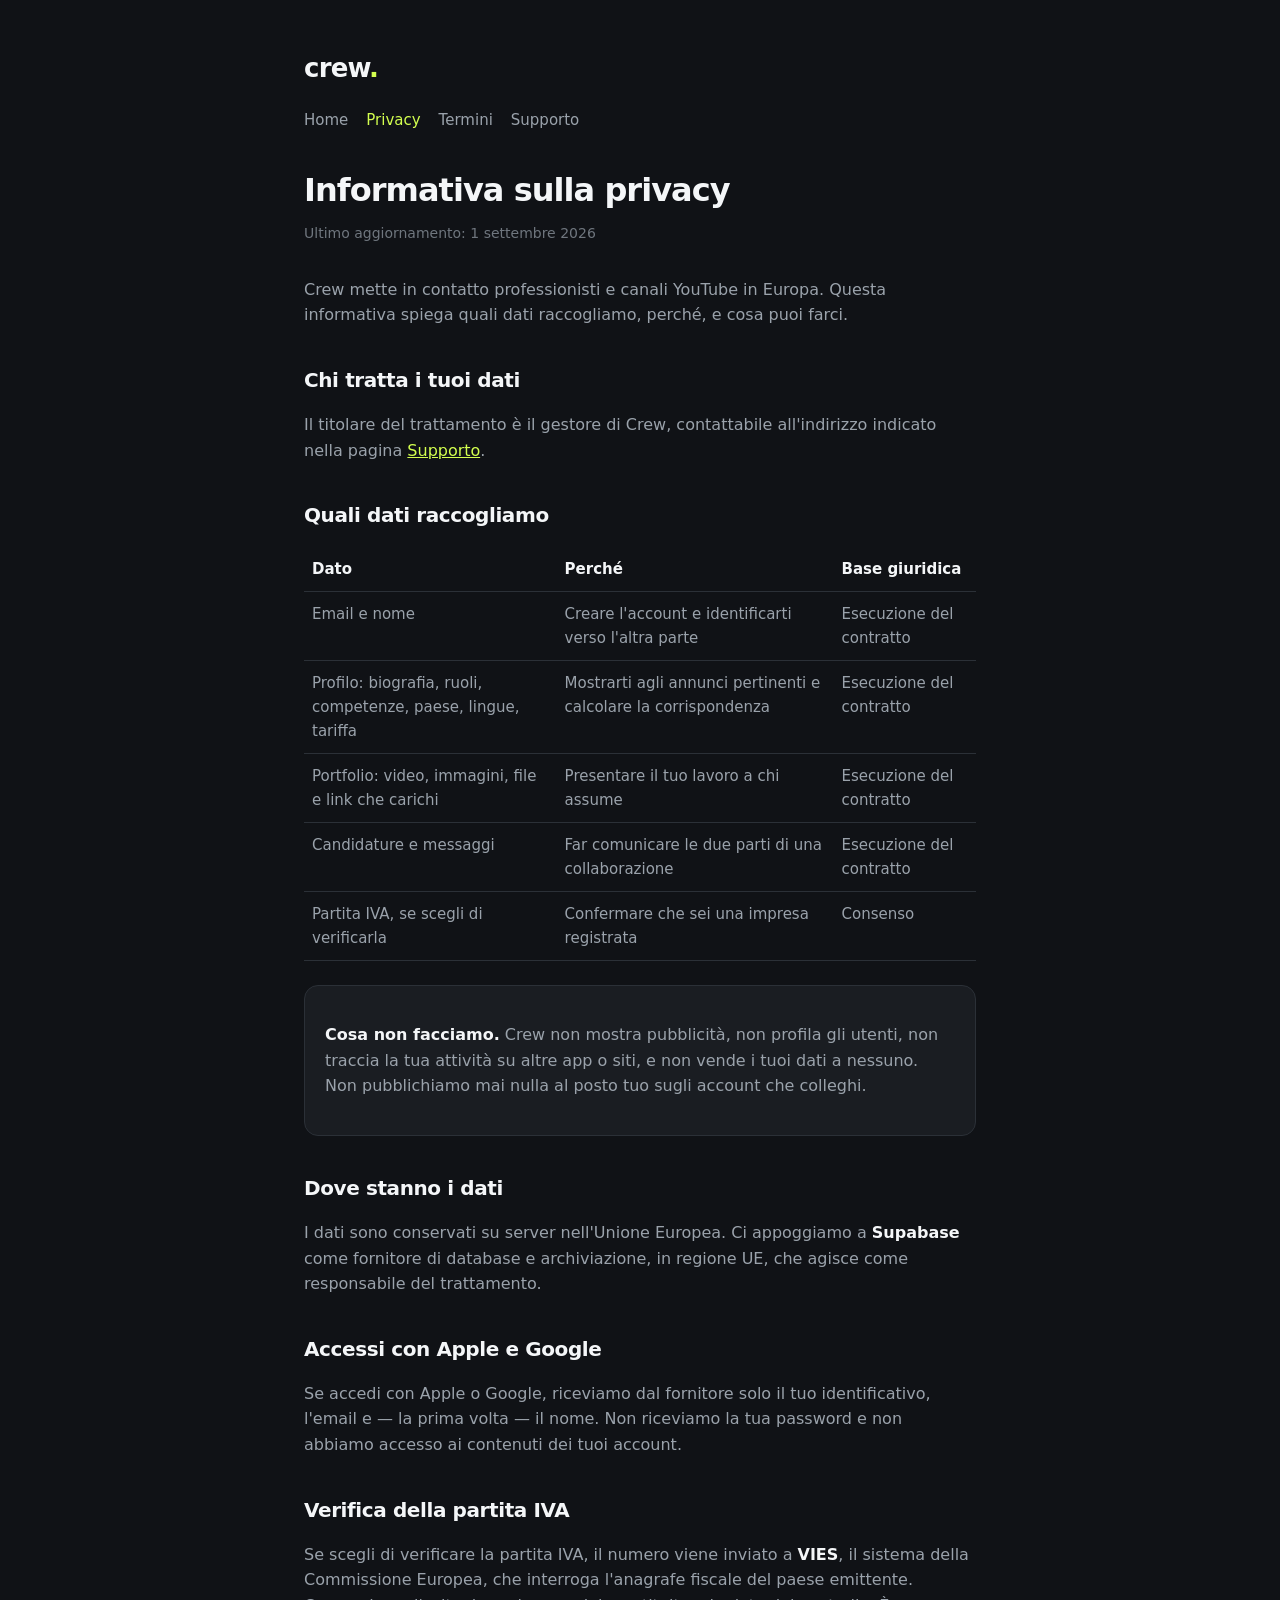
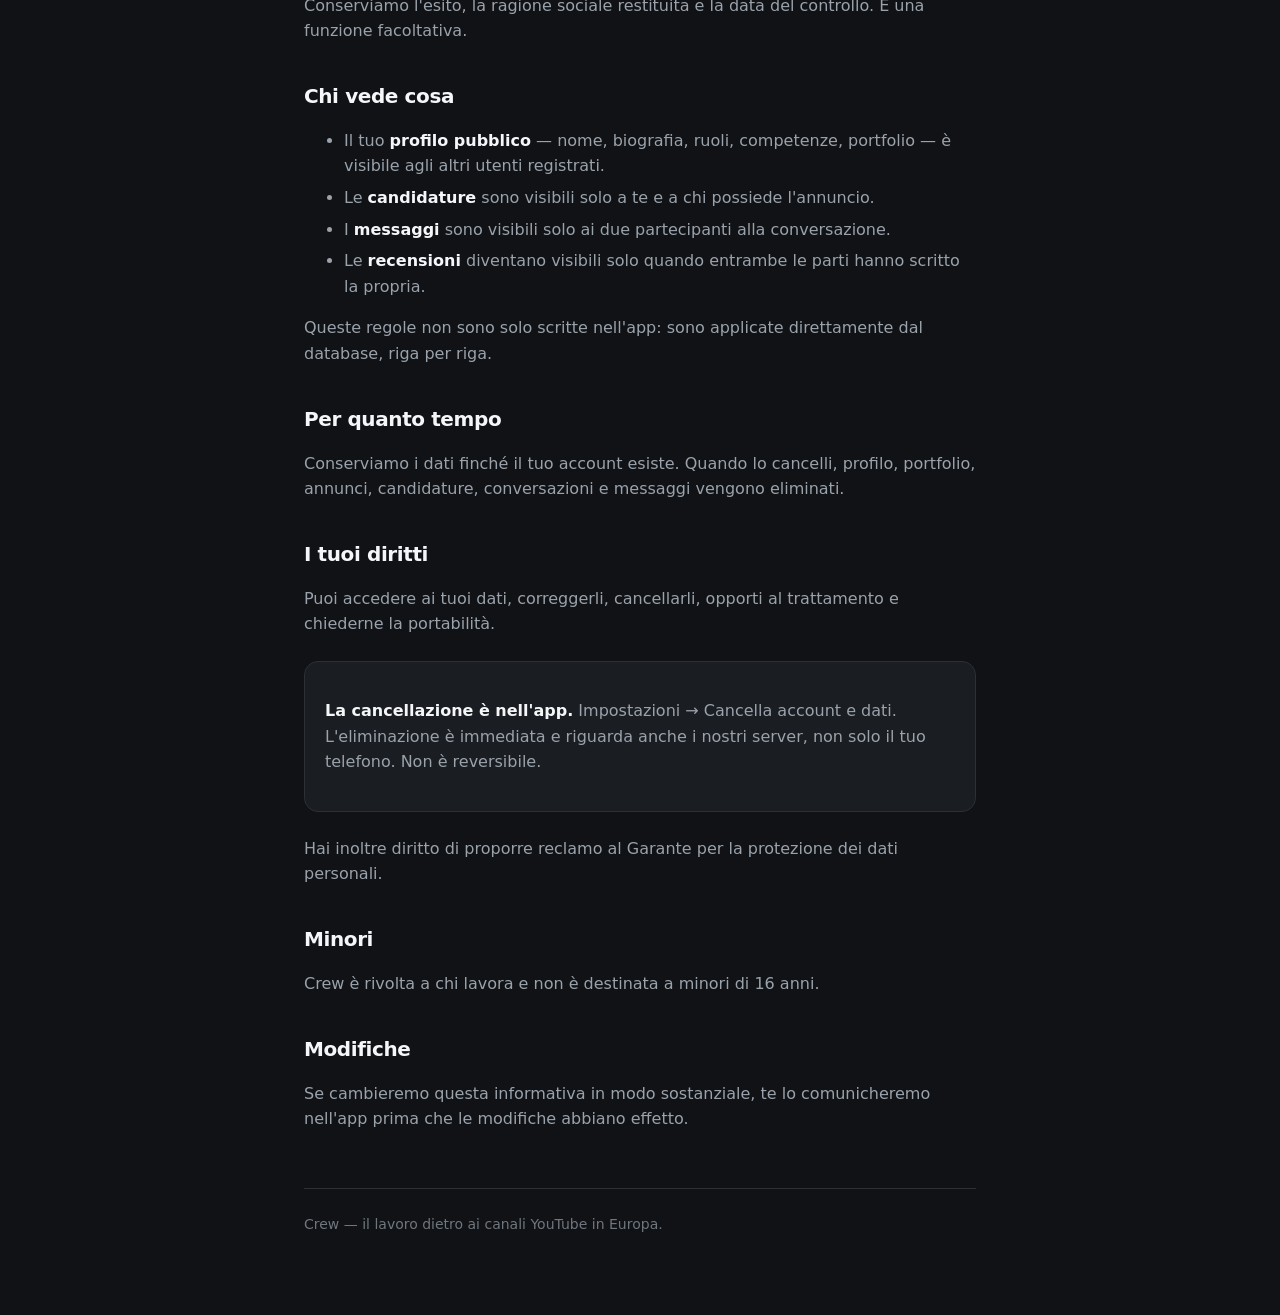
==== privacy.html @ 18300296 "Add files via upload" ====
<!DOCTYPE html>
<html lang="it">
<head>
<meta charset="utf-8">
<meta name="viewport" content="width=device-width, initial-scale=1">
<title>Privacy — Crew</title>
<link rel="stylesheet" href="style.css">
</head>
<body>
<div class="wrap">

<header>
  <a class="brand" href="index.html">crew<span>.</span></a>
  <nav>
    <a href="index.html">Home</a>
    <a href="privacy.html" aria-current="page">Privacy</a>
    <a href="termini.html">Termini</a>
    <a href="supporto.html">Supporto</a>
  </nav>
</header>

<h1>Informativa sulla privacy</h1>
<p class="updated">Ultimo aggiornamento: 1 settembre 2026</p>

<p>Crew mette in contatto professionisti e canali YouTube in Europa. Questa
informativa spiega quali dati raccogliamo, perché, e cosa puoi farci.</p>

<h2>Chi tratta i tuoi dati</h2>
<p>Il titolare del trattamento è il gestore di Crew, contattabile
all'indirizzo indicato nella pagina <a href="supporto.html">Supporto</a>.</p>

<h2>Quali dati raccogliamo</h2>
<table>
  <tr><th>Dato</th><th>Perché</th><th>Base giuridica</th></tr>
  <tr>
    <td>Email e nome</td>
    <td>Creare l'account e identificarti verso l'altra parte</td>
    <td>Esecuzione del contratto</td>
  </tr>
  <tr>
    <td>Profilo: biografia, ruoli, competenze, paese, lingue, tariffa</td>
    <td>Mostrarti agli annunci pertinenti e calcolare la corrispondenza</td>
    <td>Esecuzione del contratto</td>
  </tr>
  <tr>
    <td>Portfolio: video, immagini, file e link che carichi</td>
    <td>Presentare il tuo lavoro a chi assume</td>
    <td>Esecuzione del contratto</td>
  </tr>
  <tr>
    <td>Candidature e messaggi</td>
    <td>Far comunicare le due parti di una collaborazione</td>
    <td>Esecuzione del contratto</td>
  </tr>
  <tr>
    <td>Partita IVA, se scegli di verificarla</td>
    <td>Confermare che sei una impresa registrata</td>
    <td>Consenso</td>
  </tr>
</table>

<div class="card">
  <p><strong>Cosa non facciamo.</strong> Crew non mostra pubblicità, non
  profila gli utenti, non traccia la tua attività su altre app o siti, e non
  vende i tuoi dati a nessuno. Non pubblichiamo mai nulla al posto tuo sugli
  account che colleghi.</p>
</div>

<h2>Dove stanno i dati</h2>
<p>I dati sono conservati su server nell'Unione Europea. Ci appoggiamo a
<strong>Supabase</strong> come fornitore di database e archiviazione, in
regione UE, che agisce come responsabile del trattamento.</p>

<h2>Accessi con Apple e Google</h2>
<p>Se accedi con Apple o Google, riceviamo dal fornitore solo il tuo
identificativo, l'email e — la prima volta — il nome. Non riceviamo la tua
password e non abbiamo accesso ai contenuti dei tuoi account.</p>

<h2>Verifica della partita IVA</h2>
<p>Se scegli di verificare la partita IVA, il numero viene inviato a
<strong>VIES</strong>, il sistema della Commissione Europea, che interroga
l'anagrafe fiscale del paese emittente. Conserviamo l'esito, la ragione
sociale restituita e la data del controllo. È una funzione facoltativa.</p>

<h2>Chi vede cosa</h2>
<ul>
  <li>Il tuo <strong>profilo pubblico</strong> — nome, biografia, ruoli,
      competenze, portfolio — è visibile agli altri utenti registrati.</li>
  <li>Le <strong>candidature</strong> sono visibili solo a te e a chi possiede
      l'annuncio.</li>
  <li>I <strong>messaggi</strong> sono visibili solo ai due partecipanti alla
      conversazione.</li>
  <li>Le <strong>recensioni</strong> diventano visibili solo quando entrambe le
      parti hanno scritto la propria.</li>
</ul>
<p>Queste regole non sono solo scritte nell'app: sono applicate direttamente
dal database, riga per riga.</p>

<h2>Per quanto tempo</h2>
<p>Conserviamo i dati finché il tuo account esiste. Quando lo cancelli, profilo,
portfolio, annunci, candidature, conversazioni e messaggi vengono eliminati.</p>

<h2>I tuoi diritti</h2>
<p>Puoi accedere ai tuoi dati, correggerli, cancellarli, opporti al trattamento
e chiederne la portabilità.</p>
<div class="card">
  <p><strong>La cancellazione è nell'app.</strong> Impostazioni → Cancella
  account e dati. L'eliminazione è immediata e riguarda anche i nostri server,
  non solo il tuo telefono. Non è reversibile.</p>
</div>
<p>Hai inoltre diritto di proporre reclamo al Garante per la protezione dei dati
personali.</p>

<h2>Minori</h2>
<p>Crew è rivolta a chi lavora e non è destinata a minori di 16 anni.</p>

<h2>Modifiche</h2>
<p>Se cambieremo questa informativa in modo sostanziale, te lo comunicheremo
nell'app prima che le modifiche abbiano effetto.</p>

<footer>
  Crew — il lavoro dietro ai canali YouTube in Europa.
</footer>

</div>
</body>
</html>
---- style.css ----
/* Stessa palette dell'app: chi arriva qui dall'App Store deve riconoscere
   subito lo stesso prodotto. */
:root {
  --bg: #101216;
  --surface: #1a1d22;
  --border: #2b3037;
  --text: #f4f6f8;
  --muted: #9aa2ab;
  --dim: #6f767e;
  --lime: #d3ff4f;
}

* { box-sizing: border-box; }

body {
  margin: 0;
  background: var(--bg);
  color: var(--text);
  font-family: system-ui, -apple-system, "Segoe UI", sans-serif;
  line-height: 1.6;
  -webkit-font-smoothing: antialiased;
}

.wrap {
  max-width: 720px;
  margin: 0 auto;
  padding: 48px 24px 80px;
}

header { margin-bottom: 40px; }

.brand {
  font-size: 26px;
  font-weight: 800;
  letter-spacing: -0.03em;
  text-decoration: none;
  color: var(--text);
}
.brand span { color: var(--lime); }

nav { margin-top: 18px; display: flex; gap: 18px; flex-wrap: wrap; }
nav a { color: var(--muted); text-decoration: none; font-size: 15px; }
nav a:hover, nav a[aria-current="page"] { color: var(--lime); }

h1 {
  font-size: 32px;
  font-weight: 800;
  letter-spacing: -0.03em;
  line-height: 1.15;
  margin: 0 0 8px;
}

h2 {
  font-size: 20px;
  font-weight: 700;
  margin: 36px 0 10px;
  letter-spacing: -0.02em;
}

p, li { color: var(--muted); }
li { margin-bottom: 6px; }
strong { color: var(--text); }

.updated {
  font-size: 14px;
  color: var(--dim);
  margin-bottom: 32px;
}

.card {
  background: var(--surface);
  border: 1px solid var(--border);
  border-radius: 14px;
  padding: 20px;
  margin: 24px 0;
}

a { color: var(--lime); }

table { width: 100%; border-collapse: collapse; margin: 16px 0; font-size: 15px; }
th, td { text-align: left; padding: 10px 8px; border-bottom: 1px solid var(--border); vertical-align: top; }
th { color: var(--text); font-weight: 600; }
td { color: var(--muted); }

footer {
  margin-top: 56px;
  padding-top: 24px;
  border-top: 1px solid var(--border);
  color: var(--dim);
  font-size: 14px;
}
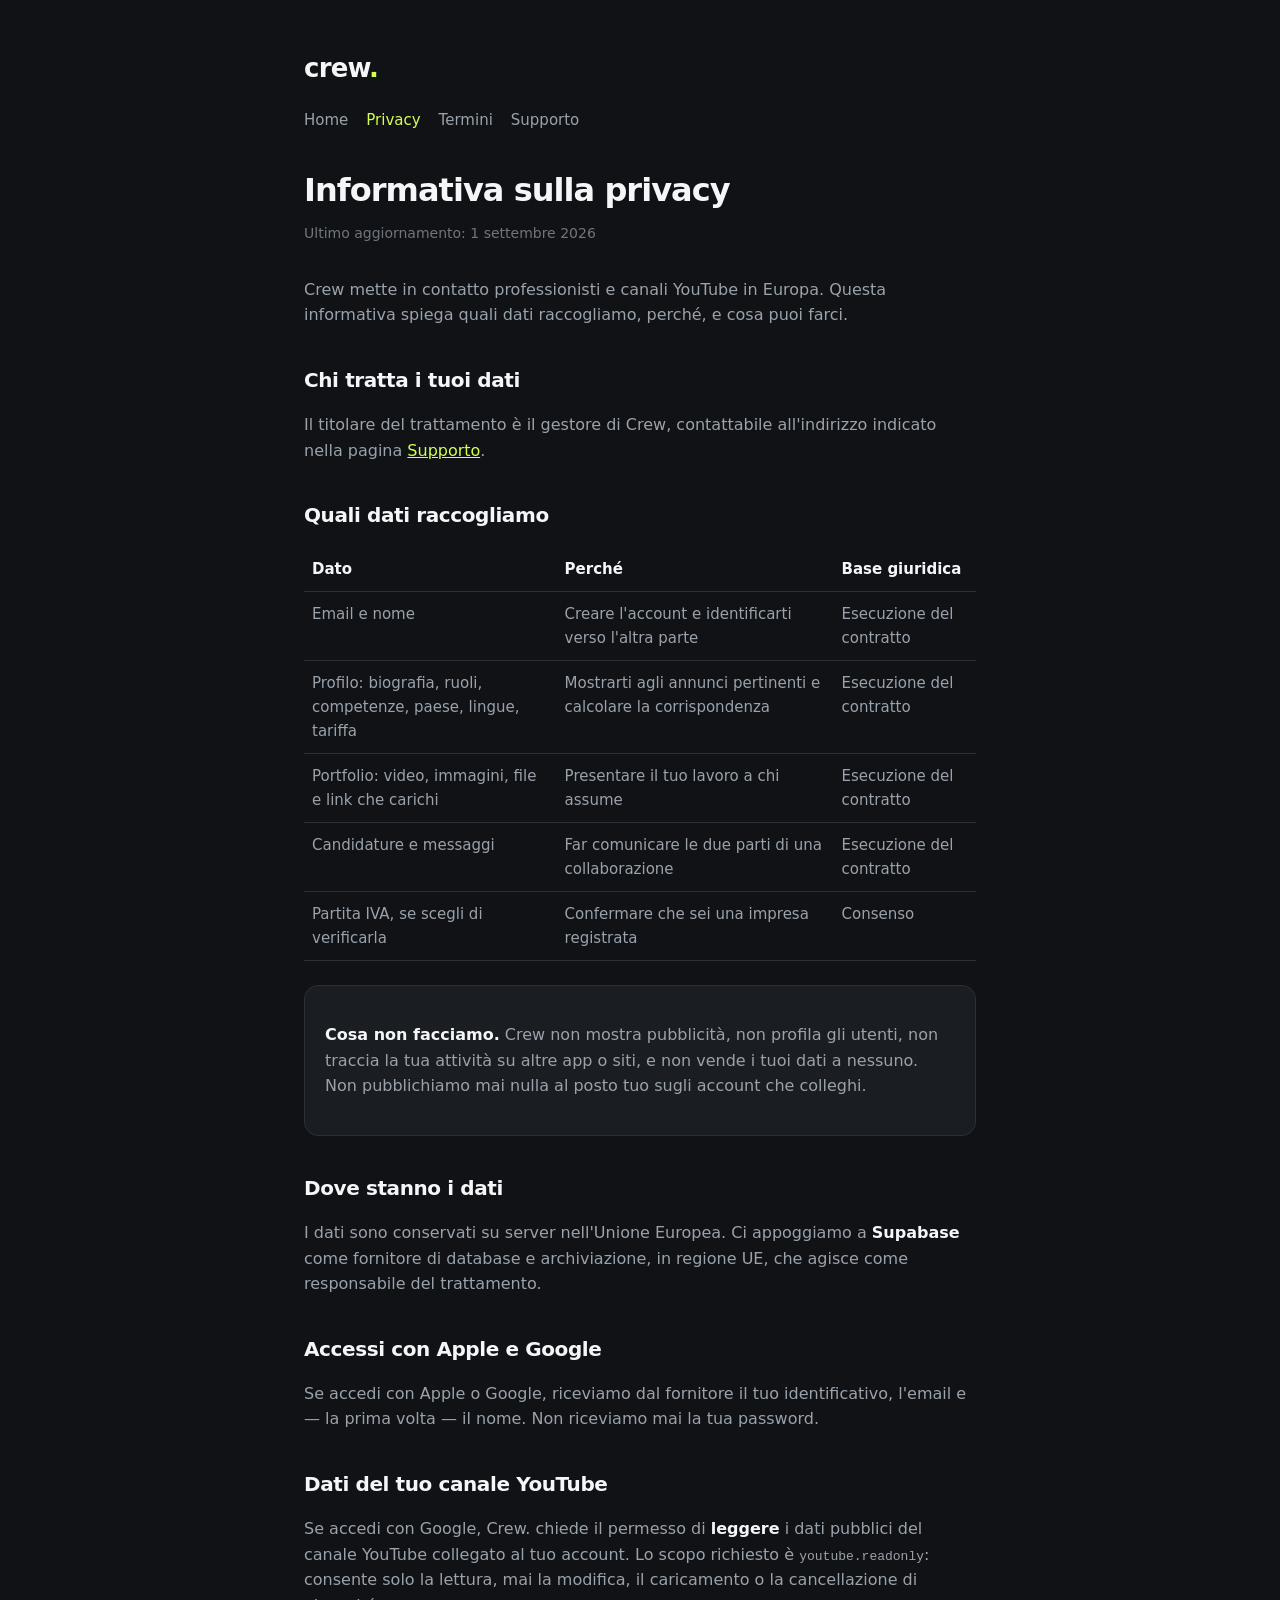
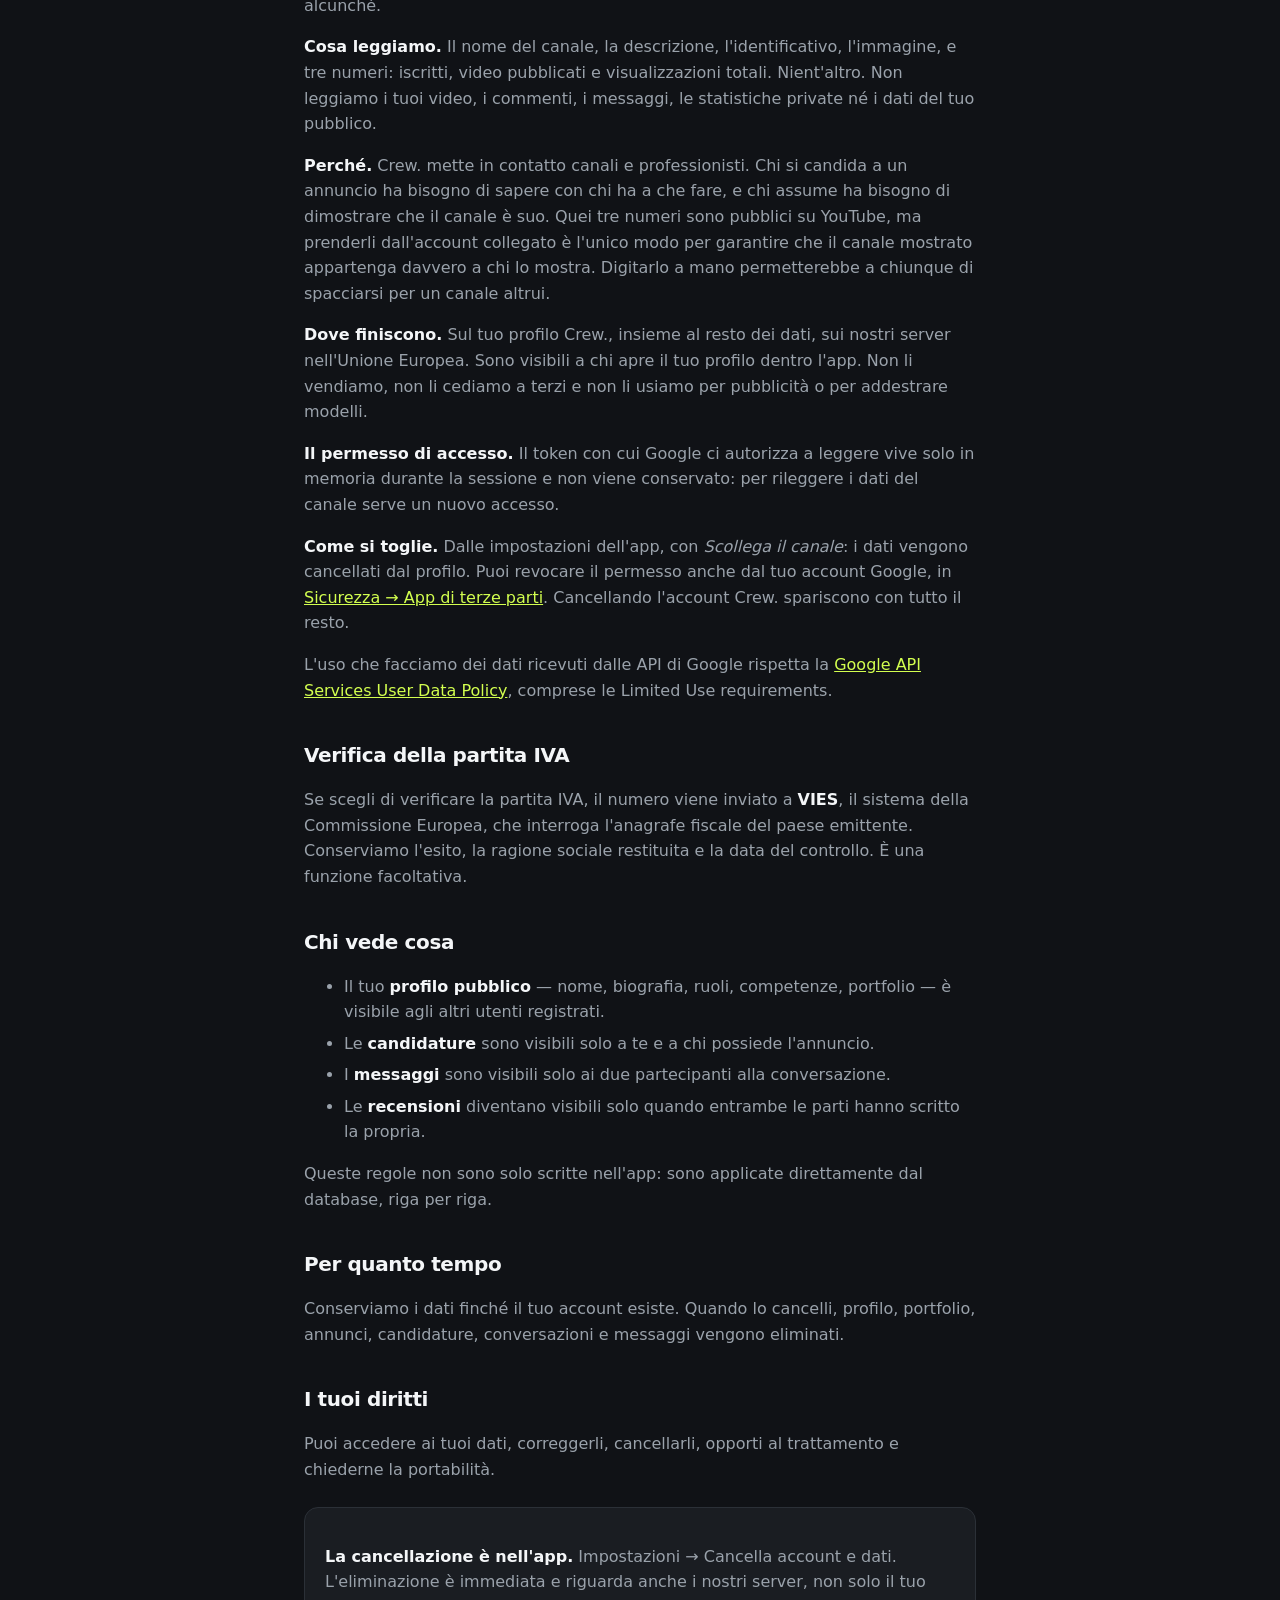
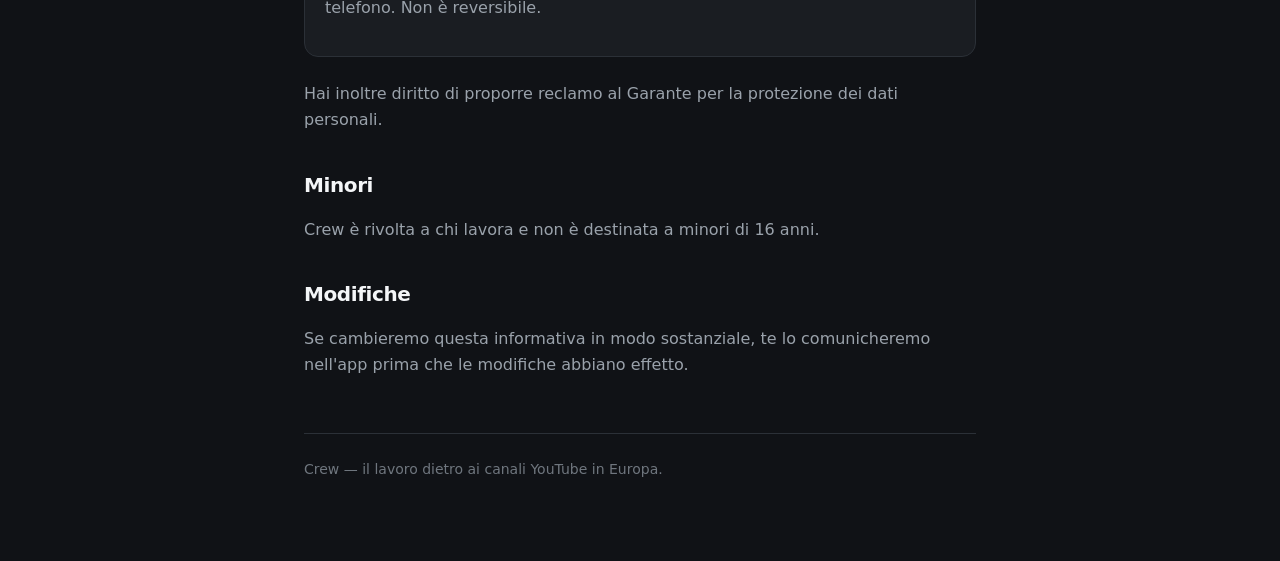
==== commit a06e5251: "Update privacy.html" ====
--- a/privacy.html
+++ b/privacy.html
@@ -72,9 +72,47 @@
 regione UE, che agisce come responsabile del trattamento.</p>
 
 <h2>Accessi con Apple e Google</h2>
-<p>Se accedi con Apple o Google, riceviamo dal fornitore solo il tuo
-identificativo, l'email e — la prima volta — il nome. Non riceviamo la tua
-password e non abbiamo accesso ai contenuti dei tuoi account.</p>
+<p>Se accedi con Apple o Google, riceviamo dal fornitore il tuo
+identificativo, l'email e — la prima volta — il nome. Non riceviamo mai la
+tua password.</p>
+
+<h2>Dati del tuo canale YouTube</h2>
+<p>Se accedi con Google, Crew. chiede il permesso di <strong>leggere</strong>
+i dati pubblici del canale YouTube collegato al tuo account. Lo scopo
+richiesto è <code>youtube.readonly</code>: consente solo la lettura, mai la
+modifica, il caricamento o la cancellazione di alcunché.</p>
+
+<p><strong>Cosa leggiamo.</strong> Il nome del canale, la descrizione,
+l'identificativo, l'immagine, e tre numeri: iscritti, video pubblicati e
+visualizzazioni totali. Nient'altro. Non leggiamo i tuoi video, i commenti,
+i messaggi, le statistiche private né i dati del tuo pubblico.</p>
+
+<p><strong>Perché.</strong> Crew. mette in contatto canali e professionisti.
+Chi si candida a un annuncio ha bisogno di sapere con chi ha a che fare, e
+chi assume ha bisogno di dimostrare che il canale è suo. Quei tre numeri
+sono pubblici su YouTube, ma prenderli dall'account collegato è l'unico modo
+per garantire che il canale mostrato appartenga davvero a chi lo mostra.
+Digitarlo a mano permetterebbe a chiunque di spacciarsi per un canale
+altrui.</p>
+
+<p><strong>Dove finiscono.</strong> Sul tuo profilo Crew., insieme al resto
+dei dati, sui nostri server nell'Unione Europea. Sono visibili a chi apre il
+tuo profilo dentro l'app. Non li vendiamo, non li cediamo a terzi e non li
+usiamo per pubblicità o per addestrare modelli.</p>
+
+<p><strong>Il permesso di accesso.</strong> Il token con cui Google ci
+autorizza a leggere vive solo in memoria durante la sessione e non viene
+conservato: per rileggere i dati del canale serve un nuovo accesso.</p>
+
+<p><strong>Come si toglie.</strong> Dalle impostazioni dell'app, con
+<em>Scollega il canale</em>: i dati vengono cancellati dal profilo. Puoi
+revocare il permesso anche dal tuo account Google, in
+<a href="https://myaccount.google.com/permissions">Sicurezza → App di terze
+parti</a>. Cancellando l'account Crew. spariscono con tutto il resto.</p>
+
+<p>L'uso che facciamo dei dati ricevuti dalle API di Google rispetta la
+<a href="https://developers.google.com/terms/api-services-user-data-policy">Google
+API Services User Data Policy</a>, comprese le Limited Use requirements.</p>
 
 <h2>Verifica della partita IVA</h2>
 <p>Se scegli di verificare la partita IVA, il numero viene inviato a
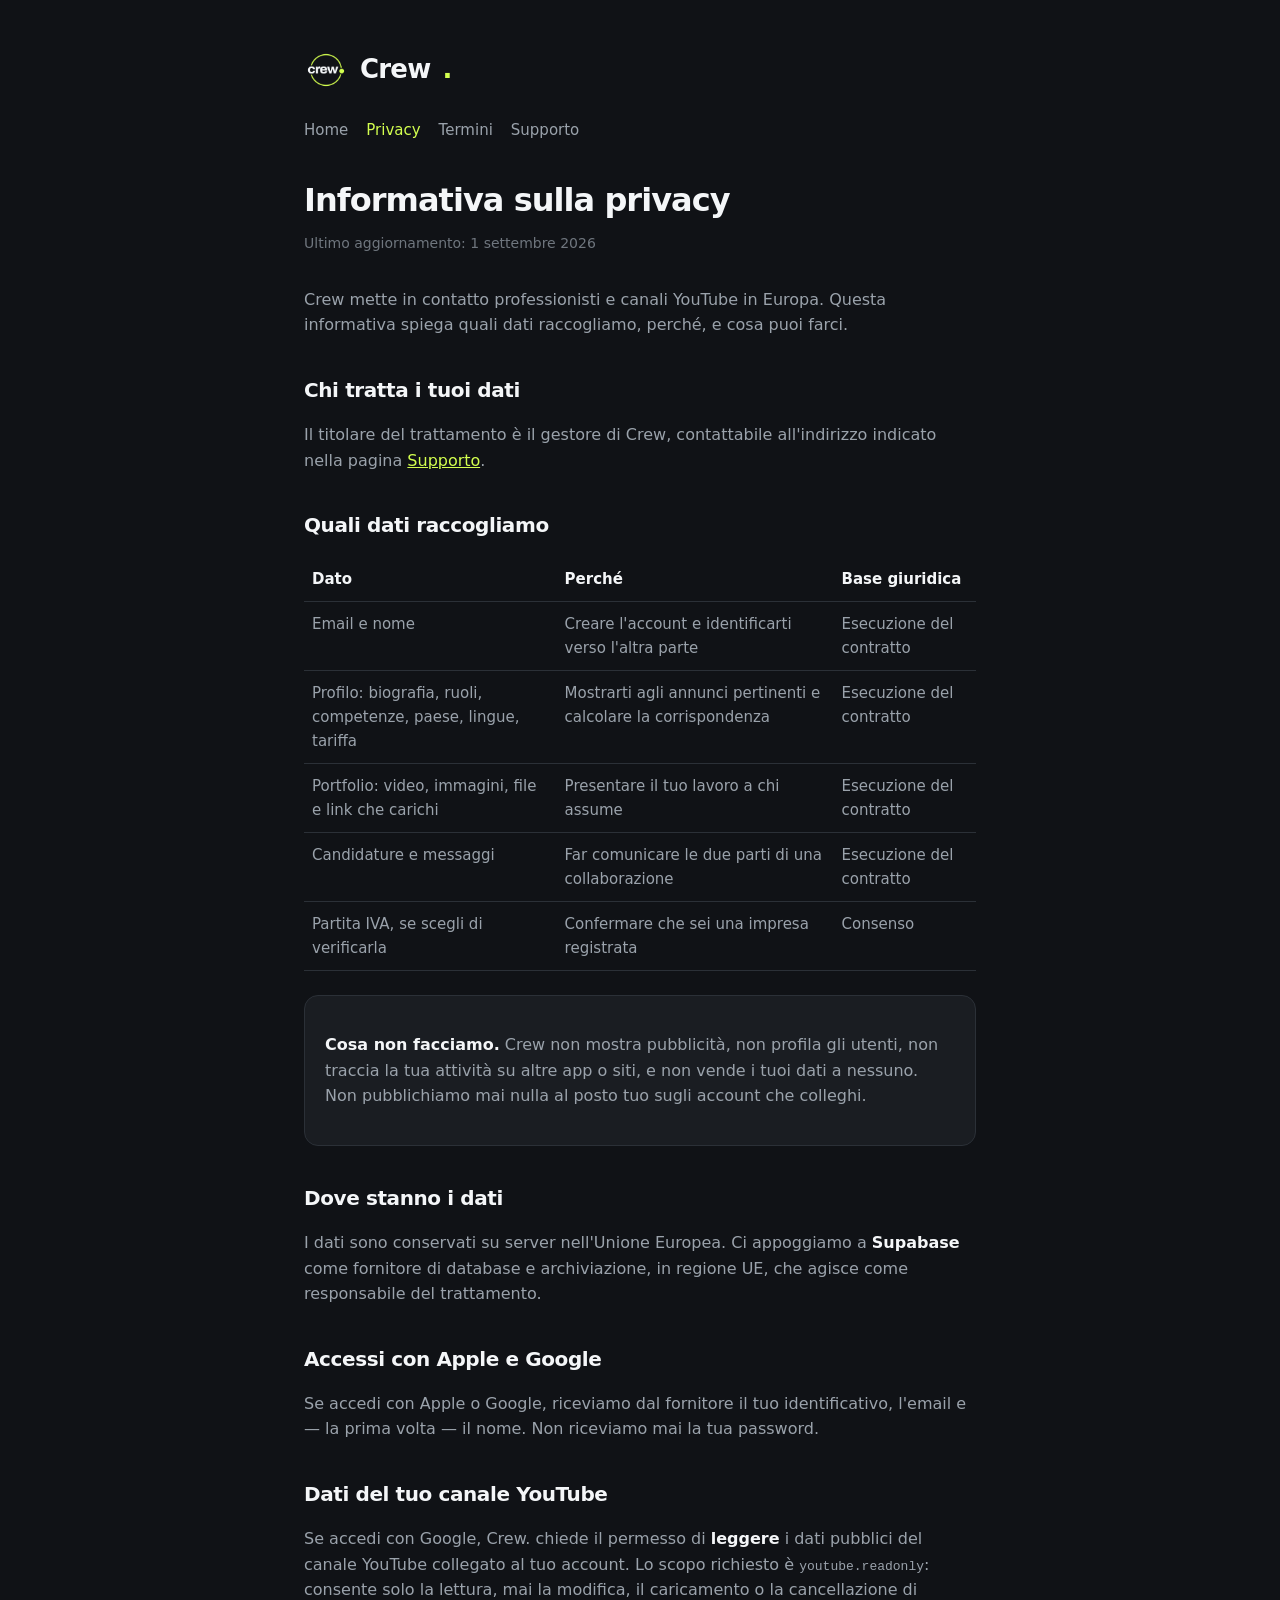
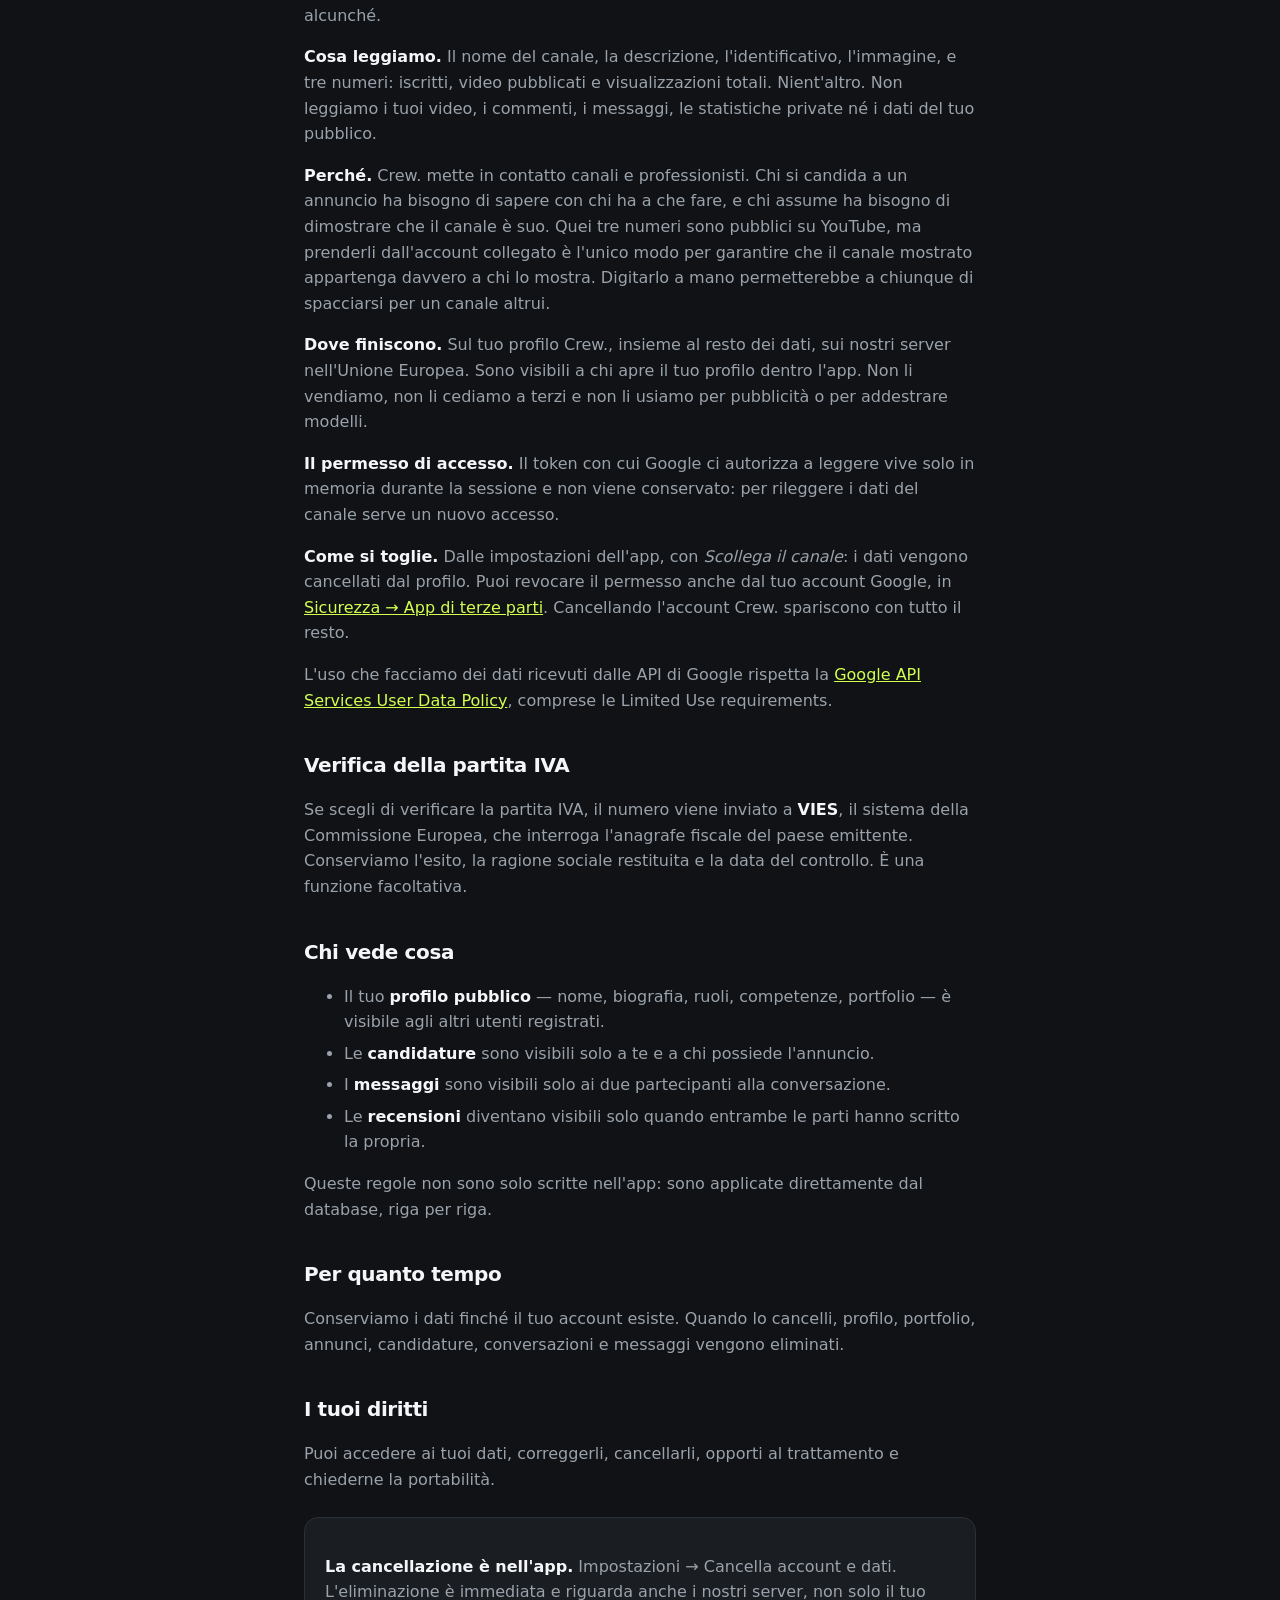
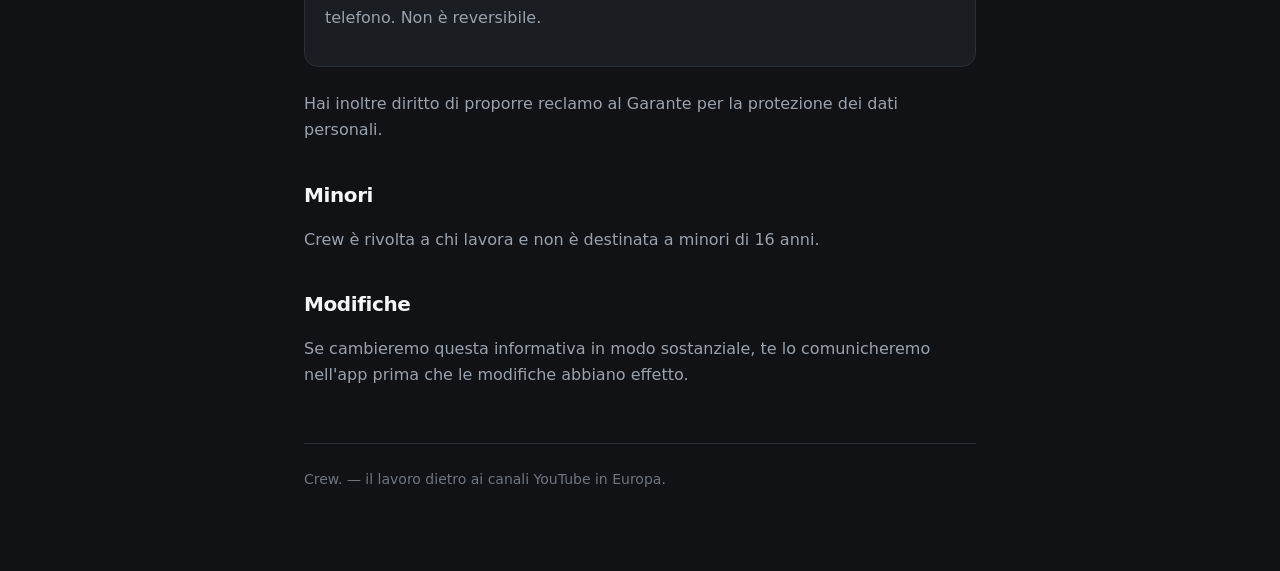
==== commit 591ce4a6: "Add files via upload" ====
--- a/privacy.html
+++ b/privacy.html
@@ -3,14 +3,14 @@
 <head>
 <meta charset="utf-8">
 <meta name="viewport" content="width=device-width, initial-scale=1">
-<title>Privacy — Crew</title>
+<title>Privacy — Crew.</title>
 <link rel="stylesheet" href="style.css">
 </head>
 <body>
 <div class="wrap">
 
 <header>
-  <a class="brand" href="index.html">crew<span>.</span></a>
+  <a class="brand" href="index.html"><img src="logo.png" alt="">Crew<span>.</span></a>
   <nav>
     <a href="index.html">Home</a>
     <a href="privacy.html" aria-current="page">Privacy</a>
@@ -157,7 +157,7 @@
 nell'app prima che le modifiche abbiano effetto.</p>
 
 <footer>
-  Crew — il lavoro dietro ai canali YouTube in Europa.
+  Crew. — il lavoro dietro ai canali YouTube in Europa.
 </footer>
 
 </div>
--- a/style.css
+++ b/style.css
@@ -29,12 +29,24 @@
 
 header { margin-bottom: 40px; }
 
+/* Il marchio: prima l'icona, poi il nome. Google confronta il logo della
+   schermata di consenso con quello del sito per capire che sono la stessa
+   applicazione, e senza icona qui non ha niente da confrontare. */
 .brand {
+  display: inline-flex;
+  align-items: center;
+  gap: 12px;
   font-size: 26px;
   font-weight: 800;
   letter-spacing: -0.03em;
   text-decoration: none;
   color: var(--text);
+}
+.brand img {
+  width: 44px;
+  height: 44px;
+  border-radius: 10px;
+  display: block;
 }
 .brand span { color: var(--lime); }
 
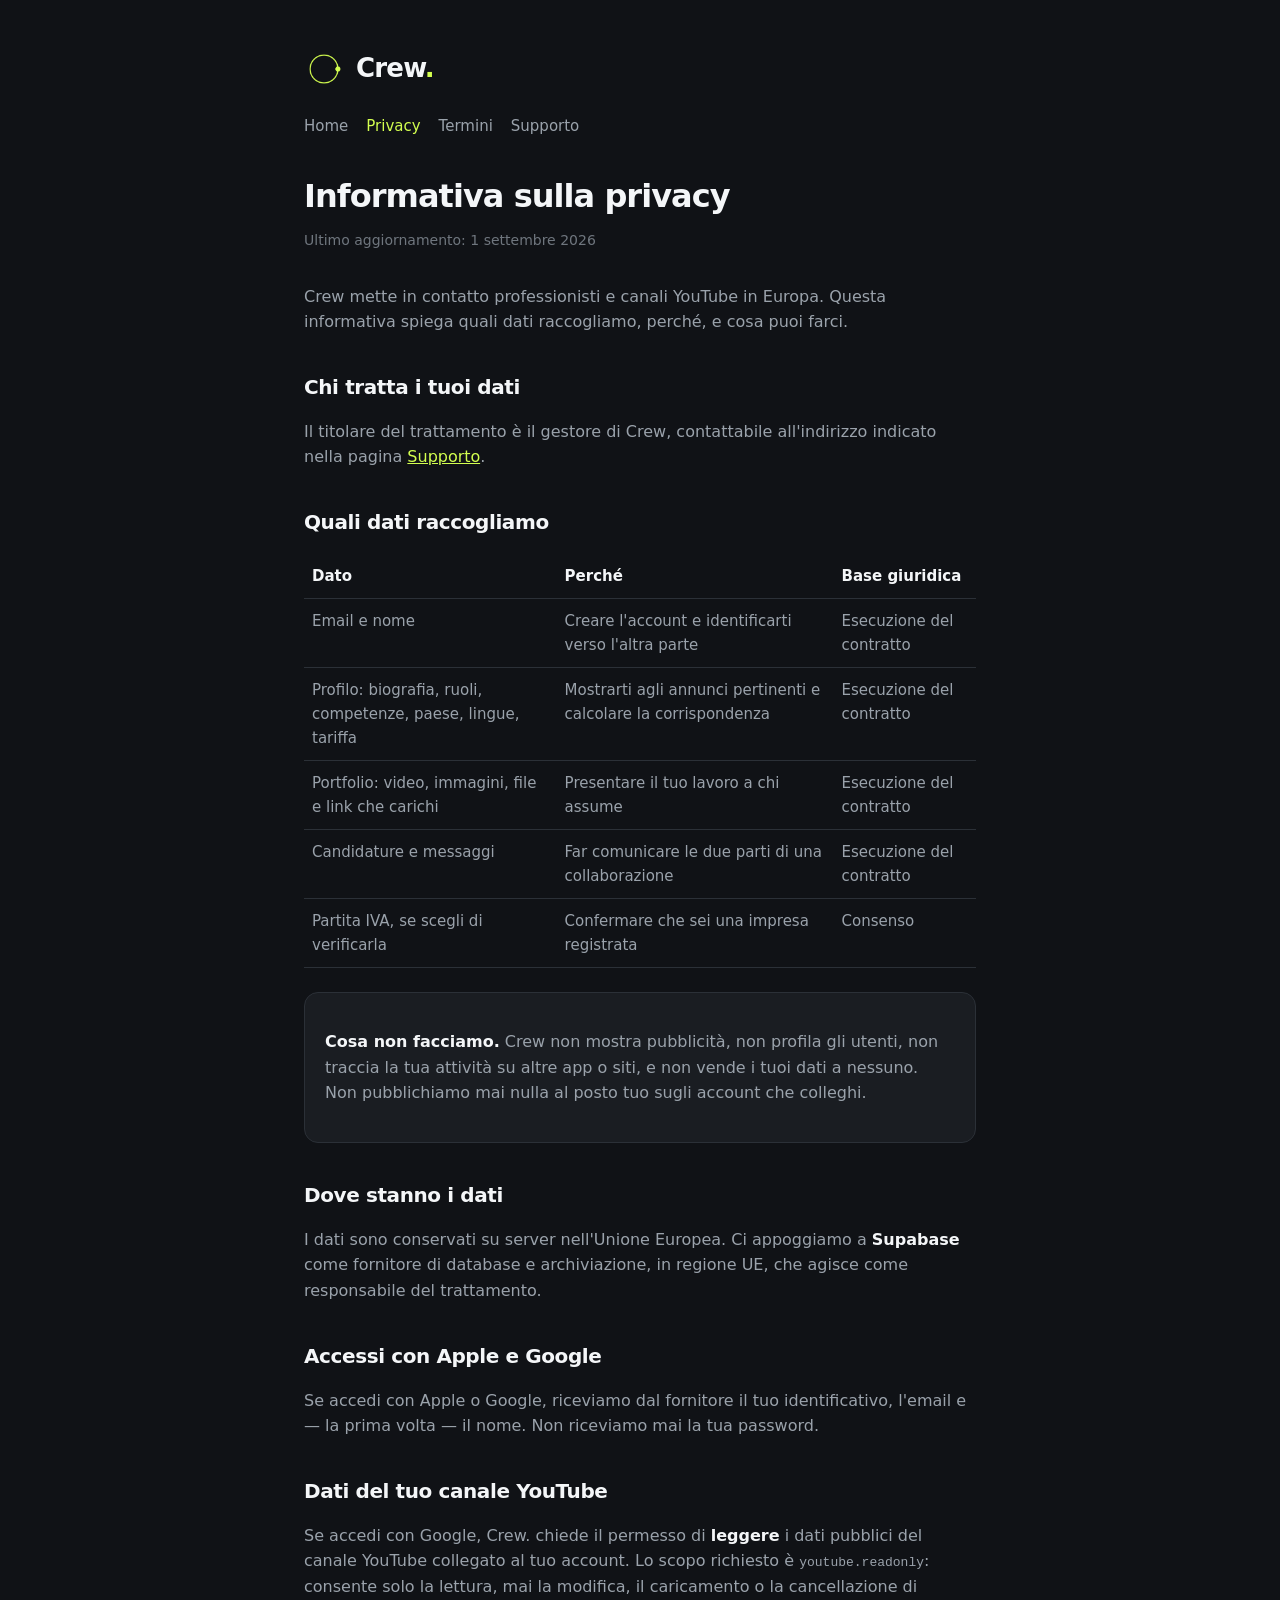
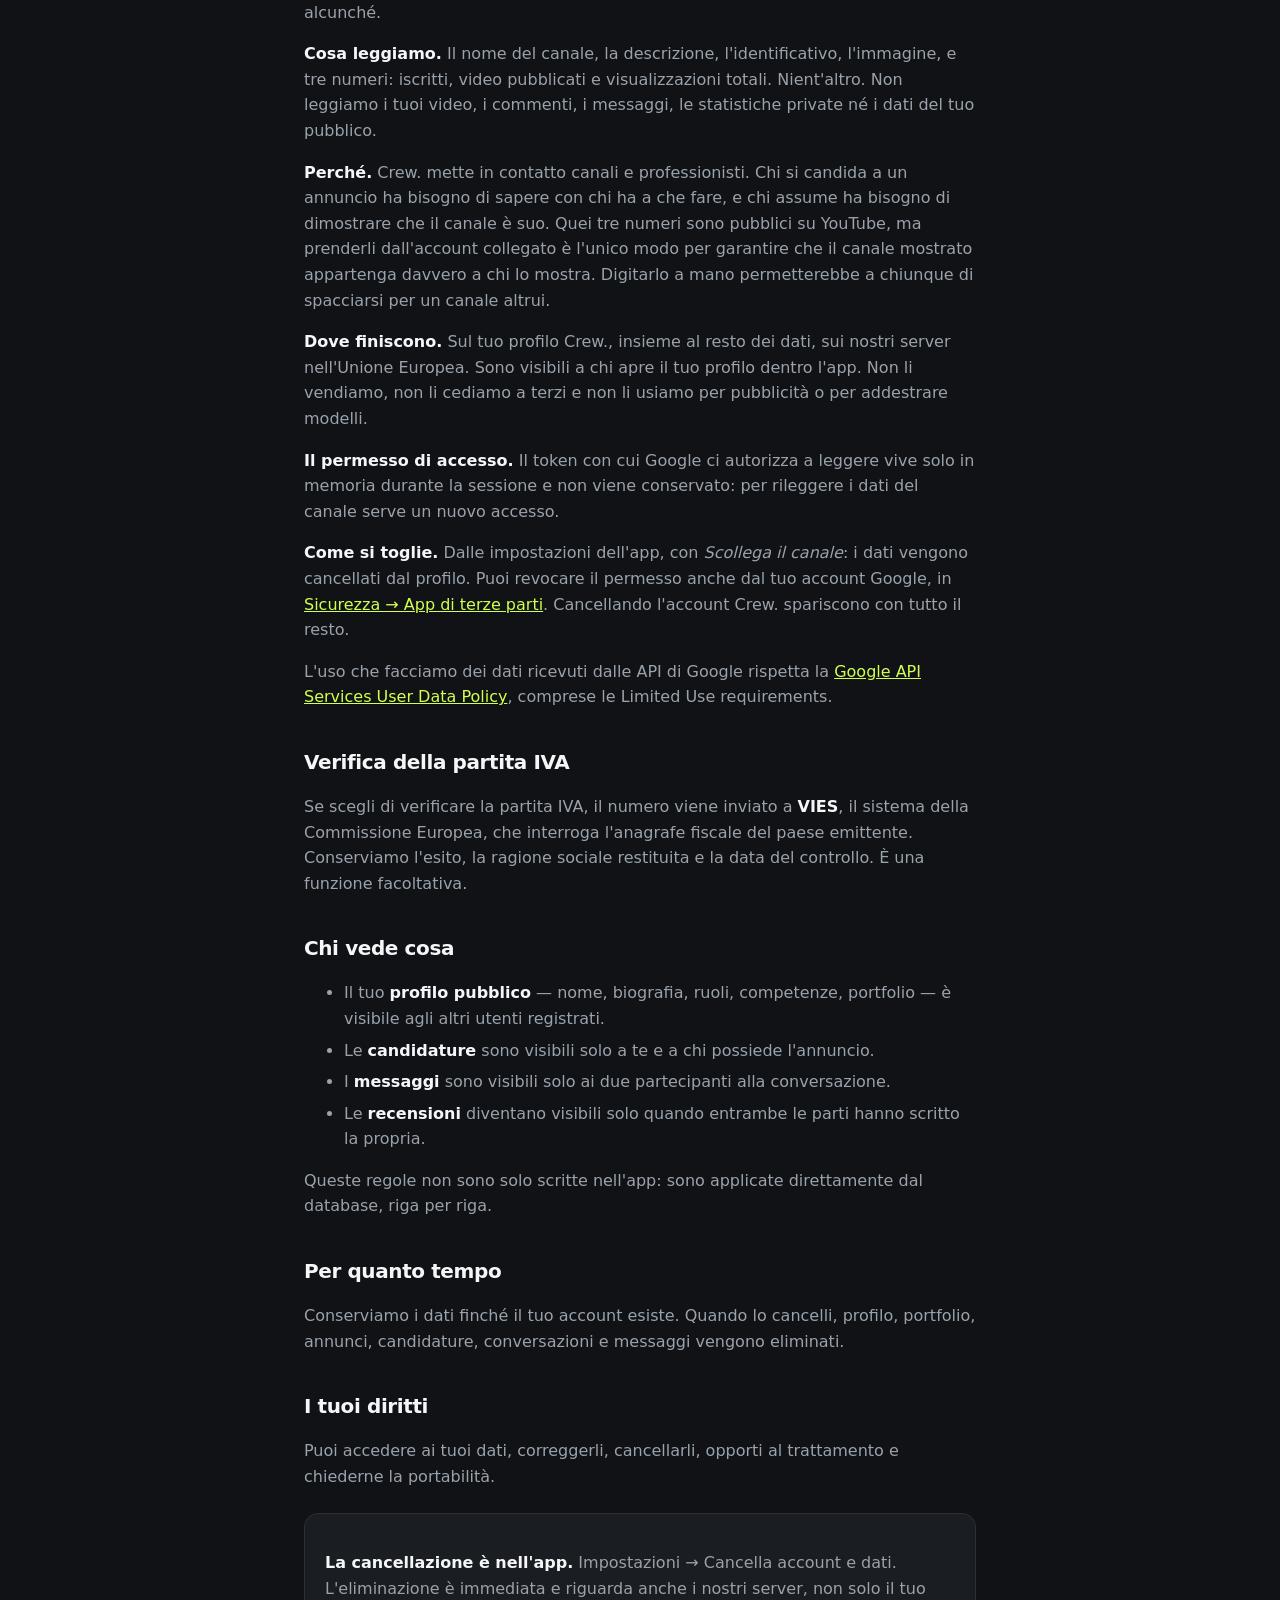
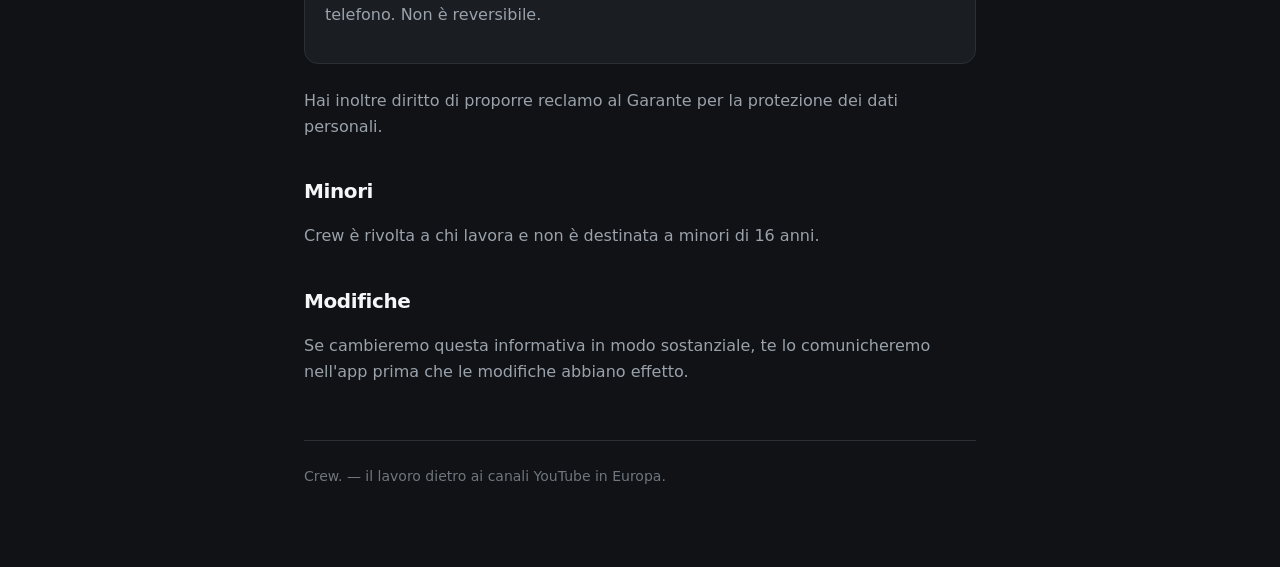
==== commit 533eb068: "Add files via upload" ====
--- a/privacy.html
+++ b/privacy.html
@@ -10,7 +10,7 @@
 <div class="wrap">
 
 <header>
-  <a class="brand" href="index.html"><img src="logo.png" alt="">Crew<span>.</span></a>
+  <a class="brand" href="index.html"><img src="mark.png" alt=""><span>Crew<i>.</i></span></a>
   <nav>
     <a href="index.html">Home</a>
     <a href="privacy.html" aria-current="page">Privacy</a>
--- a/style.css
+++ b/style.css
@@ -43,12 +43,35 @@
   color: var(--text);
 }
 .brand img {
-  width: 44px;
-  height: 44px;
-  border-radius: 10px;
+  width: 40px;
+  height: 40px;
+  border-radius: 11px;
   display: block;
 }
-.brand span { color: var(--lime); }
+/* Il nome sta tutto in un elemento solo: se il punto e' un figlio diretto
+   del flex, il `gap` glielo stacca dalla parola e diventa "Crew ·". */
+.brand i { color: var(--lime); font-style: normal; }
+
+/* L'icona vera dell'applicazione, alla fine della pagina. Chi verifica
+   confronta il logo della schermata di consenso con quello del sito: qui
+   ce l'ha davanti, identico, a una misura in cui si legge. */
+.app {
+  display: flex;
+  align-items: center;
+  gap: 18px;
+  margin-top: 48px;
+  padding-top: 30px;
+  border-top: 1px solid var(--border);
+}
+.app img { width: 76px; height: 76px; border-radius: 18px; display: block; }
+.app strong {
+  display: block;
+  font-size: 19px;
+  font-weight: 700;
+  letter-spacing: -0.02em;
+}
+.app em { color: var(--lime); font-style: normal; }
+.app span { color: var(--muted); font-size: 14px; }
 
 nav { margin-top: 18px; display: flex; gap: 18px; flex-wrap: wrap; }
 nav a { color: var(--muted); text-decoration: none; font-size: 15px; }
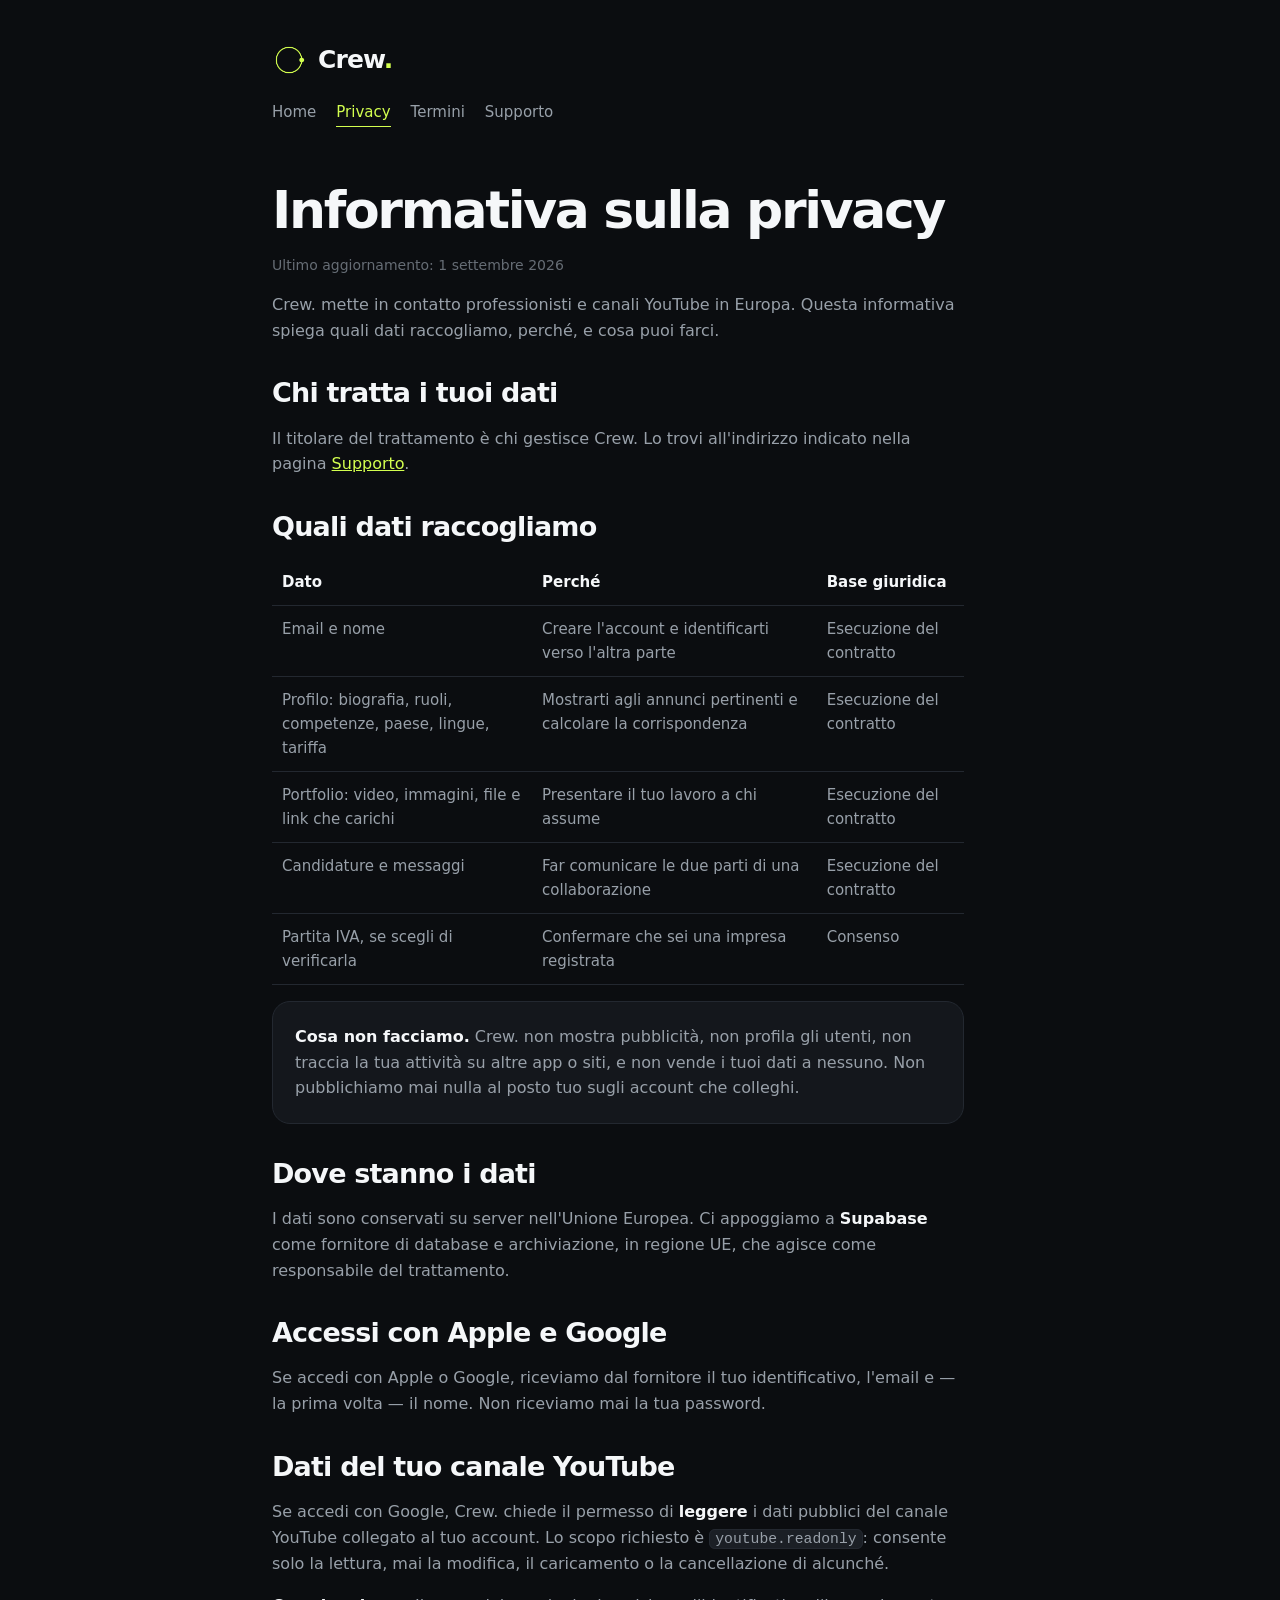
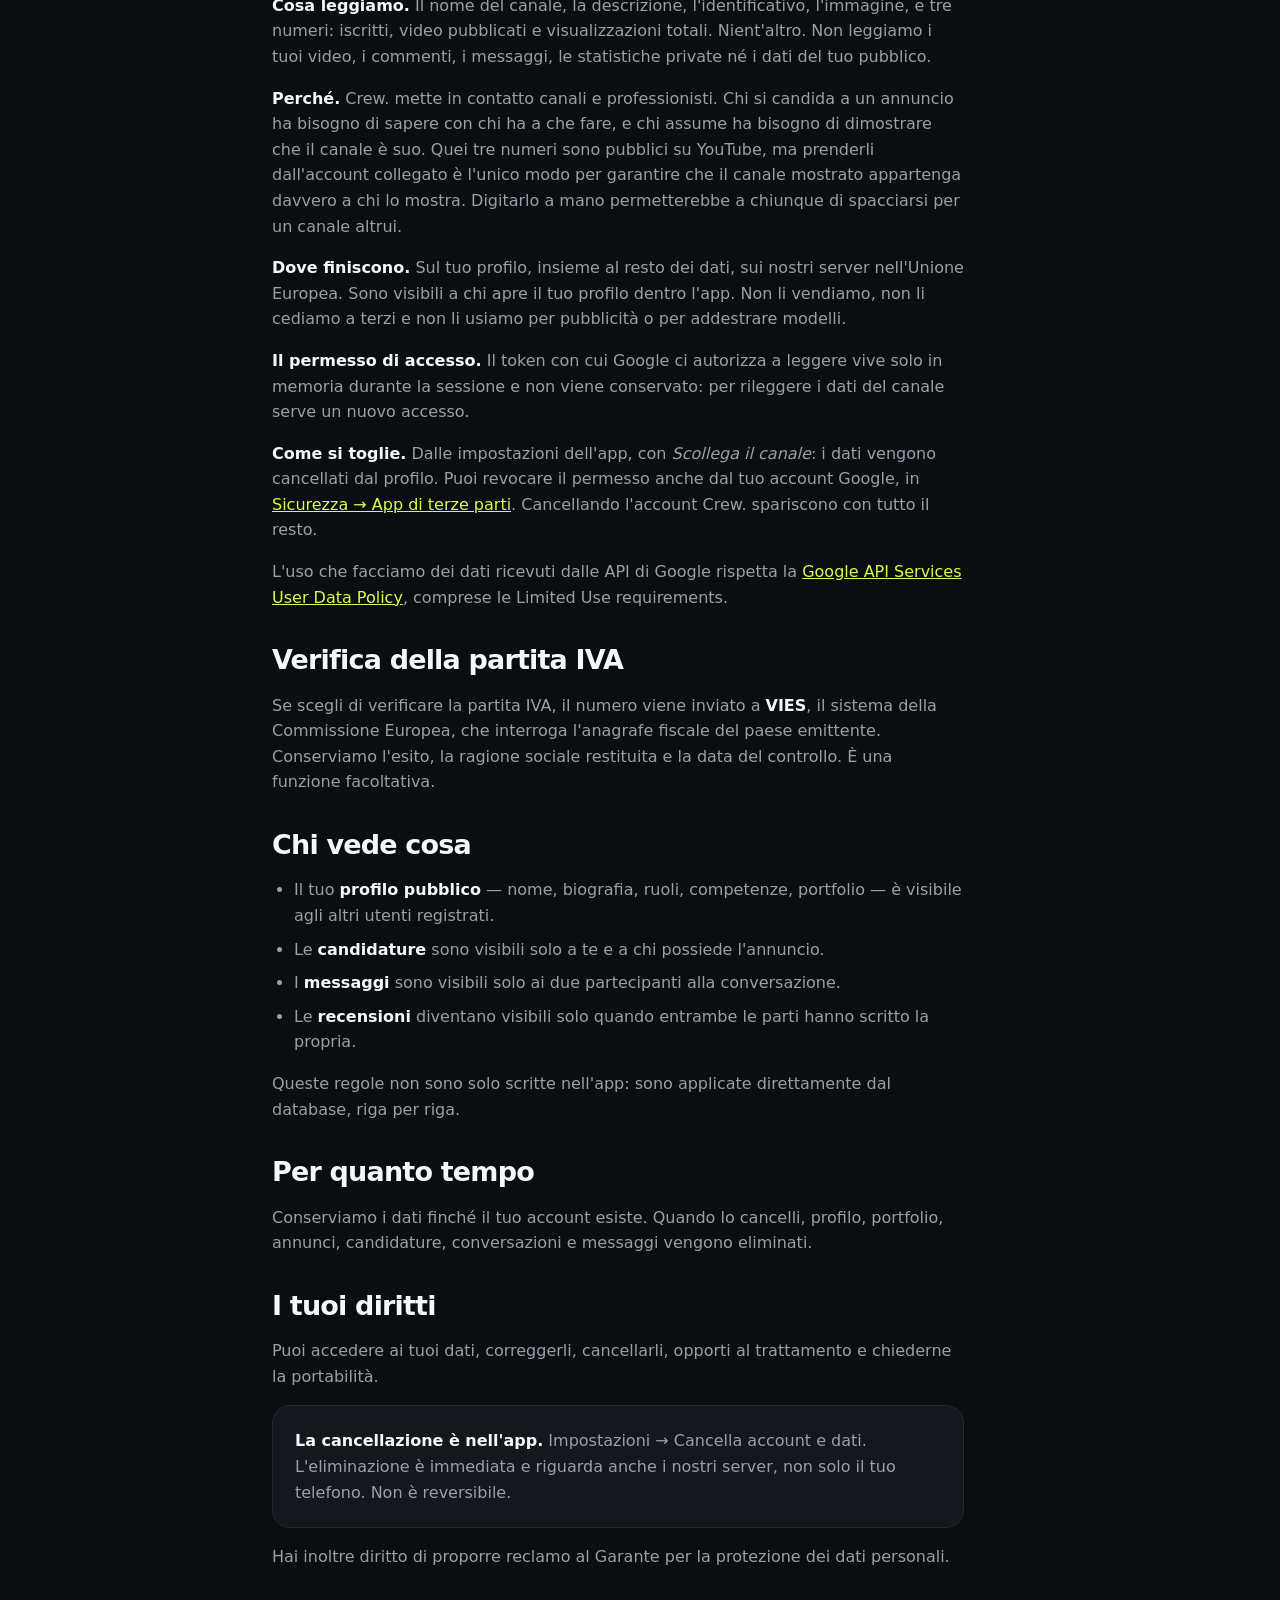
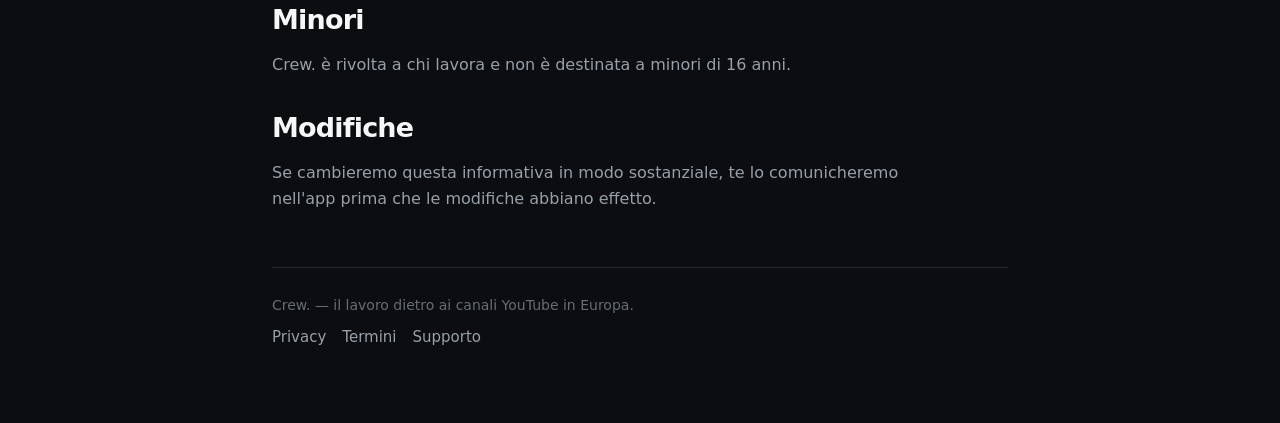
==== commit 908292df: "Add files via upload" ====
--- a/privacy.html
+++ b/privacy.html
@@ -4,7 +4,10 @@
 <meta charset="utf-8">
 <meta name="viewport" content="width=device-width, initial-scale=1">
 <title>Privacy — Crew.</title>
-<link rel="stylesheet" href="style.css">
+<meta name="theme-color" content="#0b0d10">
+<link rel="icon" href="mark.png">
+<link rel="apple-touch-icon" href="logo.png">
+<link rel="stylesheet" href="style.css?v=3">
 </head>
 <body>
 <div class="wrap">
@@ -19,17 +22,20 @@
   </nav>
 </header>
 
+<div class="testo">
+
 <h1>Informativa sulla privacy</h1>
 <p class="updated">Ultimo aggiornamento: 1 settembre 2026</p>
 
-<p>Crew mette in contatto professionisti e canali YouTube in Europa. Questa
+<p>Crew. mette in contatto professionisti e canali YouTube in Europa. Questa
 informativa spiega quali dati raccogliamo, perché, e cosa puoi farci.</p>
 
 <h2>Chi tratta i tuoi dati</h2>
-<p>Il titolare del trattamento è il gestore di Crew, contattabile
+<p>Il titolare del trattamento è chi gestisce Crew. Lo trovi
 all'indirizzo indicato nella pagina <a href="supporto.html">Supporto</a>.</p>
 
 <h2>Quali dati raccogliamo</h2>
+<div class="tabella">
 <table>
   <tr><th>Dato</th><th>Perché</th><th>Base giuridica</th></tr>
   <tr>
@@ -58,9 +64,10 @@
     <td>Consenso</td>
   </tr>
 </table>
+</div>
 
 <div class="card">
-  <p><strong>Cosa non facciamo.</strong> Crew non mostra pubblicità, non
+  <p><strong>Cosa non facciamo.</strong> Crew. non mostra pubblicità, non
   profila gli utenti, non traccia la tua attività su altre app o siti, e non
   vende i tuoi dati a nessuno. Non pubblichiamo mai nulla al posto tuo sugli
   account che colleghi.</p>
@@ -95,7 +102,7 @@
 Digitarlo a mano permetterebbe a chiunque di spacciarsi per un canale
 altrui.</p>
 
-<p><strong>Dove finiscono.</strong> Sul tuo profilo Crew., insieme al resto
+<p><strong>Dove finiscono.</strong> Sul tuo profilo, insieme al resto
 dei dati, sui nostri server nell'Unione Europea. Sono visibili a chi apre il
 tuo profilo dentro l'app. Non li vendiamo, non li cediamo a terzi e non li
 usiamo per pubblicità o per addestrare modelli.</p>
@@ -150,15 +157,22 @@
 personali.</p>
 
 <h2>Minori</h2>
-<p>Crew è rivolta a chi lavora e non è destinata a minori di 16 anni.</p>
+<p>Crew. è rivolta a chi lavora e non è destinata a minori di 16 anni.</p>
 
 <h2>Modifiche</h2>
 <p>Se cambieremo questa informativa in modo sostanziale, te lo comunicheremo
 nell'app prima che le modifiche abbiano effetto.</p>
 
-<footer>
-  Crew. — il lavoro dietro ai canali YouTube in Europa.
-</footer>
+</div>
+
+<div class="chiusura">
+  <span>Crew. — il lavoro dietro ai canali YouTube in Europa.</span>
+  <nav>
+    <a href="privacy.html">Privacy</a>
+    <a href="termini.html">Termini</a>
+    <a href="supporto.html">Supporto</a>
+  </nav>
+</div>
 
 </div>
 </body>
--- a/style.css
+++ b/style.css
@@ -1,126 +1,319 @@
-/* Stessa palette dell'app: chi arriva qui dall'App Store deve riconoscere
-   subito lo stesso prodotto. */
+/* Crew. — foglio di stile del sito.
+
+   Stessa palette dell'app: chi arriva qui dall'App Store deve riconoscere
+   subito lo stesso prodotto. I grigi tirano appena verso il giallo-verde
+   del marchio invece di essere grigi azzurrini da pannello di controllo:
+   e' una differenza che non si nota da sola, ma tiene insieme la pagina. */
+
 :root {
-  --bg: #101216;
-  --surface: #1a1d22;
-  --border: #2b3037;
-  --text: #f4f6f8;
-  --muted: #9aa2ab;
-  --dim: #6f767e;
-  --lime: #d3ff4f;
+  --ground:  #0b0d10;
+  --surface: #14171c;
+  --raised:  #1b1f25;
+  --line:    #232830;
+  --text:    #f5f7f9;
+  --muted:   #98a0a9;
+  --dim:     #666d75;
+  --lime:    #d3ff4f;
+  --lime-ink:#0b0d10;
+
+  --misura: 780px;
 }
 
 * { box-sizing: border-box; }
 
+html { -webkit-text-size-adjust: 100%; }
+
 body {
   margin: 0;
-  background: var(--bg);
+  background: var(--ground);
   color: var(--text);
-  font-family: system-ui, -apple-system, "Segoe UI", sans-serif;
+  font-family: -apple-system, BlinkMacSystemFont, system-ui, "Segoe UI", sans-serif;
   line-height: 1.6;
   -webkit-font-smoothing: antialiased;
-}
-
+  text-rendering: optimizeLegibility;
+}
+
+/* Il ritmo verticale lo fa il contenitore, non i margini dei singoli
+   elementi: cosi' non ci sono margini che si sommano o si mangiano. */
 .wrap {
-  max-width: 720px;
+  max-width: var(--misura);
   margin: 0 auto;
-  padding: 48px 24px 80px;
-}
-
-header { margin-bottom: 40px; }
-
-/* Il marchio: prima l'icona, poi il nome. Google confronta il logo della
-   schermata di consenso con quello del sito per capire che sono la stessa
-   applicazione, e senza icona qui non ha niente da confrontare. */
+  padding: 40px 22px 72px;
+  display: flex;
+  flex-direction: column;
+  gap: 56px;
+}
+
+/* ---------------------------------------------------------- intestazione */
+
+header {
+  display: flex;
+  flex-direction: column;
+  gap: 20px;
+}
+
 .brand {
   display: inline-flex;
   align-items: center;
   gap: 12px;
-  font-size: 26px;
+  align-self: flex-start;
+  font-size: 25px;
   font-weight: 800;
-  letter-spacing: -0.03em;
+  letter-spacing: -0.035em;
   text-decoration: none;
   color: var(--text);
 }
+/* Il marchio ha lo sfondo trasparente: con un fondo suo si vedeva il
+   quadrato piu' chiaro ritagliato sopra la pagina. */
 .brand img {
-  width: 40px;
-  height: 40px;
-  border-radius: 11px;
+  width: 34px;
+  height: 34px;
   display: block;
 }
-/* Il nome sta tutto in un elemento solo: se il punto e' un figlio diretto
-   del flex, il `gap` glielo stacca dalla parola e diventa "Crew ·". */
+/* Il nome sta tutto dentro un elemento solo: se il punto fosse figlio
+   diretto del flex, il `gap` glielo staccherebbe dalla parola. E il punto
+   e' il marchio, non puo' andarsene per conto suo. */
 .brand i { color: var(--lime); font-style: normal; }
 
-/* L'icona vera dell'applicazione, alla fine della pagina. Chi verifica
-   confronta il logo della schermata di consenso con quello del sito: qui
-   ce l'ha davanti, identico, a una misura in cui si legge. */
+nav { display: flex; gap: 20px; flex-wrap: wrap; }
+nav a {
+  color: var(--muted);
+  text-decoration: none;
+  font-size: 15px;
+  padding-bottom: 2px;
+  border-bottom: 1px solid transparent;
+}
+nav a:hover { color: var(--text); }
+nav a[aria-current="page"] { color: var(--lime); border-bottom-color: var(--lime); }
+
+/* ------------------------------------------------------------- apertura */
+
+.apertura { display: flex; flex-direction: column; gap: 22px; }
+
+.occhiello {
+  font-size: 12px;
+  font-weight: 700;
+  letter-spacing: 0.13em;
+  text-transform: uppercase;
+  color: var(--lime);
+  margin: 0;
+}
+
+h1 {
+  font-size: clamp(34px, 8vw, 52px);
+  font-weight: 800;
+  letter-spacing: -0.045em;
+  line-height: 1.05;
+  text-wrap: balance;
+  margin: 0;
+}
+
+.sommario {
+  font-size: clamp(17px, 4.4vw, 20px);
+  line-height: 1.5;
+  color: var(--muted);
+  max-width: 34em;
+  margin: 0;
+}
+
+/* L'annuncio d'esempio: la promessa del prodotto fatta vedere invece che
+   raccontata. Il compenso e' la prima cosa che si legge, come nell'app. */
+.annuncio {
+  background: var(--surface);
+  border: 1px solid var(--line);
+  border-radius: 18px;
+  padding: 20px;
+  display: flex;
+  flex-direction: column;
+  gap: 14px;
+}
+.annuncio .riga {
+  display: flex;
+  align-items: baseline;
+  justify-content: space-between;
+  gap: 16px;
+  flex-wrap: wrap;
+}
+.annuncio h3 {
+  font-size: 18px;
+  font-weight: 700;
+  letter-spacing: -0.02em;
+  margin: 0;
+  color: var(--text);
+}
+.compenso {
+  font-size: 18px;
+  font-weight: 700;
+  letter-spacing: -0.02em;
+  color: var(--lime);
+  font-variant-numeric: tabular-nums;
+  white-space: nowrap;
+}
+.strumenti { display: flex; gap: 8px; flex-wrap: wrap; }
+.strumenti span {
+  font-size: 13px;
+  color: var(--muted);
+  background: var(--raised);
+  border: 1px solid var(--line);
+  border-radius: 999px;
+  padding: 4px 11px;
+}
+.annuncio footer {
+  all: unset;
+  font-size: 13px;
+  color: var(--dim);
+  border-top: 1px solid var(--line);
+  padding-top: 12px;
+}
+
+/* --------------------------------------------------------------- blocchi */
+
+section { display: flex; flex-direction: column; gap: 18px; }
+
+h2 {
+  font-size: clamp(22px, 5vw, 27px);
+  font-weight: 750;
+  letter-spacing: -0.03em;
+  line-height: 1.2;
+  text-wrap: balance;
+  margin: 0;
+}
+
+h3 { margin: 0; }
+
+p { margin: 0; color: var(--muted); }
+strong { color: var(--text); font-weight: 650; }
+a { color: var(--lime); }
+
+.lati {
+  display: grid;
+  grid-template-columns: repeat(auto-fit, minmax(268px, 1fr));
+  gap: 16px;
+}
+.lato {
+  background: var(--surface);
+  border: 1px solid var(--line);
+  border-radius: 18px;
+  padding: 22px;
+  display: flex;
+  flex-direction: column;
+  gap: 12px;
+}
+.lato h3 {
+  font-size: 17px;
+  font-weight: 700;
+  letter-spacing: -0.02em;
+  color: var(--text);
+}
+.lato ul { margin: 0; padding: 0; list-style: none; display: flex; flex-direction: column; gap: 9px; }
+.lato li {
+  color: var(--muted);
+  font-size: 15px;
+  line-height: 1.45;
+  padding-left: 20px;
+  position: relative;
+}
+.lato li::before {
+  content: "";
+  position: absolute;
+  left: 2px;
+  top: 0.62em;
+  width: 7px;
+  height: 7px;
+  border-radius: 50%;
+  background: var(--lime);
+}
+
+/* I numeri qui contano davvero: e' l'ordine in cui succedono le cose, e
+   saltare un passaggio e' esattamente cio' che i termini vietano. */
+.flusso { margin: 0; padding: 0; list-style: none; display: flex; flex-direction: column; gap: 2px; }
+.flusso li {
+  display: grid;
+  grid-template-columns: 38px 1fr;
+  gap: 14px;
+  align-items: start;
+  padding: 14px 0;
+  border-top: 1px solid var(--line);
+}
+.flusso li:last-child { border-bottom: 1px solid var(--line); }
+.flusso b {
+  font-size: 13px;
+  font-weight: 700;
+  color: var(--lime);
+  font-variant-numeric: tabular-nums;
+  padding-top: 2px;
+}
+.flusso strong { display: block; font-size: 16px; letter-spacing: -0.015em; }
+.flusso span { color: var(--muted); font-size: 15px; line-height: 1.45; }
+
+.card {
+  background: var(--surface);
+  border: 1px solid var(--line);
+  border-radius: 18px;
+  padding: 22px;
+}
+.card p + p { margin-top: 12px; }
+
+/* ------------------------------------------- identita' dell'applicazione */
+
+/* L'icona vera, a una misura in cui si legge. Chi verifica per conto di
+   Google confronta il logo della schermata di consenso con quello del
+   sito: qui ce l'ha davanti, identico. */
 .app {
   display: flex;
   align-items: center;
   gap: 18px;
-  margin-top: 48px;
-  padding-top: 30px;
-  border-top: 1px solid var(--border);
-}
-.app img { width: 76px; height: 76px; border-radius: 18px; display: block; }
-.app strong {
-  display: block;
-  font-size: 19px;
-  font-weight: 700;
-  letter-spacing: -0.02em;
-}
+  padding-top: 34px;
+  border-top: 1px solid var(--line);
+}
+.app img { width: 72px; height: 72px; border-radius: 17px; display: block; flex: none; }
+.app div { display: flex; flex-direction: column; gap: 2px; }
+.app strong { font-size: 19px; font-weight: 750; letter-spacing: -0.025em; }
 .app em { color: var(--lime); font-style: normal; }
 .app span { color: var(--muted); font-size: 14px; }
 
-nav { margin-top: 18px; display: flex; gap: 18px; flex-wrap: wrap; }
-nav a { color: var(--muted); text-decoration: none; font-size: 15px; }
-nav a:hover, nav a[aria-current="page"] { color: var(--lime); }
-
-h1 {
-  font-size: 32px;
-  font-weight: 800;
-  letter-spacing: -0.03em;
-  line-height: 1.15;
-  margin: 0 0 8px;
-}
-
-h2 {
-  font-size: 20px;
-  font-weight: 700;
-  margin: 36px 0 10px;
-  letter-spacing: -0.02em;
-}
-
-p, li { color: var(--muted); }
-li { margin-bottom: 6px; }
-strong { color: var(--text); }
-
-.updated {
-  font-size: 14px;
-  color: var(--dim);
-  margin-bottom: 32px;
-}
-
-.card {
-  background: var(--surface);
-  border: 1px solid var(--border);
-  border-radius: 14px;
-  padding: 20px;
-  margin: 24px 0;
-}
-
-a { color: var(--lime); }
-
-table { width: 100%; border-collapse: collapse; margin: 16px 0; font-size: 15px; }
-th, td { text-align: left; padding: 10px 8px; border-bottom: 1px solid var(--border); vertical-align: top; }
-th { color: var(--text); font-weight: 600; }
+/* ------------------------------------------------- pagine di solo testo */
+
+.updated { font-size: 14px; color: var(--dim); }
+
+/* Nelle pagine legali il testo e' lungo: righe piu' strette si leggono
+   meglio, e le tabelle devono poter scorrere per conto loro invece di
+   allargare la pagina. */
+.testo { display: flex; flex-direction: column; gap: 16px; max-width: 68ch; }
+.testo h2 { margin-top: 18px; }
+.testo ul { margin: 0; padding-left: 22px; display: flex; flex-direction: column; gap: 8px; }
+.testo li { color: var(--muted); }
+
+table { width: 100%; border-collapse: collapse; font-size: 15px; }
+th, td { text-align: left; padding: 11px 10px; border-bottom: 1px solid var(--line); vertical-align: top; }
+th { color: var(--text); font-weight: 650; }
 td { color: var(--muted); }
-
-footer {
-  margin-top: 56px;
-  padding-top: 24px;
-  border-top: 1px solid var(--border);
+/* Su iPhone tre colonne in 330 px diventano illeggibili: meglio che la
+   tabella scorra per conto suo invece di spremersi. */
+.tabella { overflow-x: auto; }
+.tabella table { min-width: 520px; }
+
+code {
+  font-family: ui-monospace, SFMono-Regular, Menlo, monospace;
+  font-size: 0.92em;
+  background: var(--raised);
+  border: 1px solid var(--line);
+  border-radius: 6px;
+  padding: 1px 5px;
+}
+
+/* ---------------------------------------------------------------- fondo */
+
+.chiusura {
+  padding-top: 26px;
+  border-top: 1px solid var(--line);
   color: var(--dim);
   font-size: 14px;
-}
+  display: flex;
+  flex-direction: column;
+  gap: 8px;
+}
+.chiusura nav { gap: 16px; }
+.chiusura a { color: var(--muted); }
+
+:focus-visible { outline: 2px solid var(--lime); outline-offset: 3px; border-radius: 4px; }
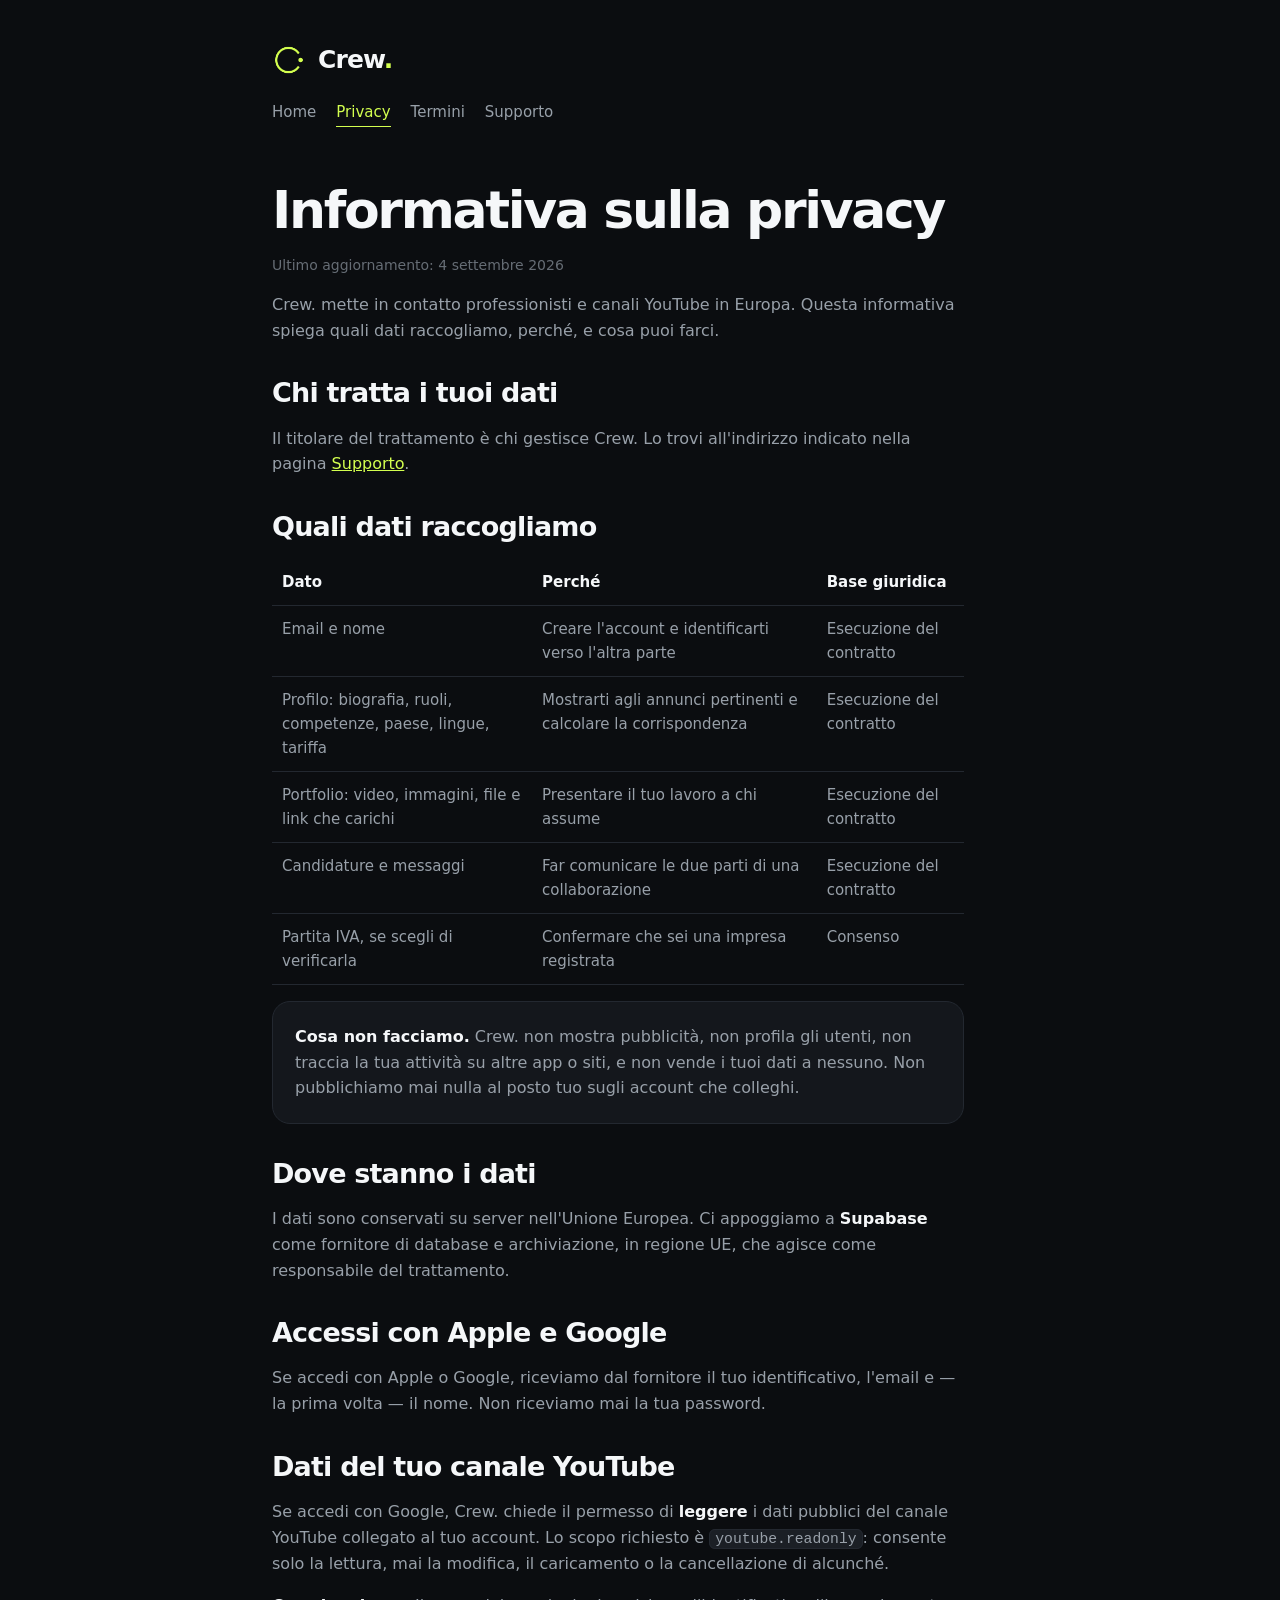
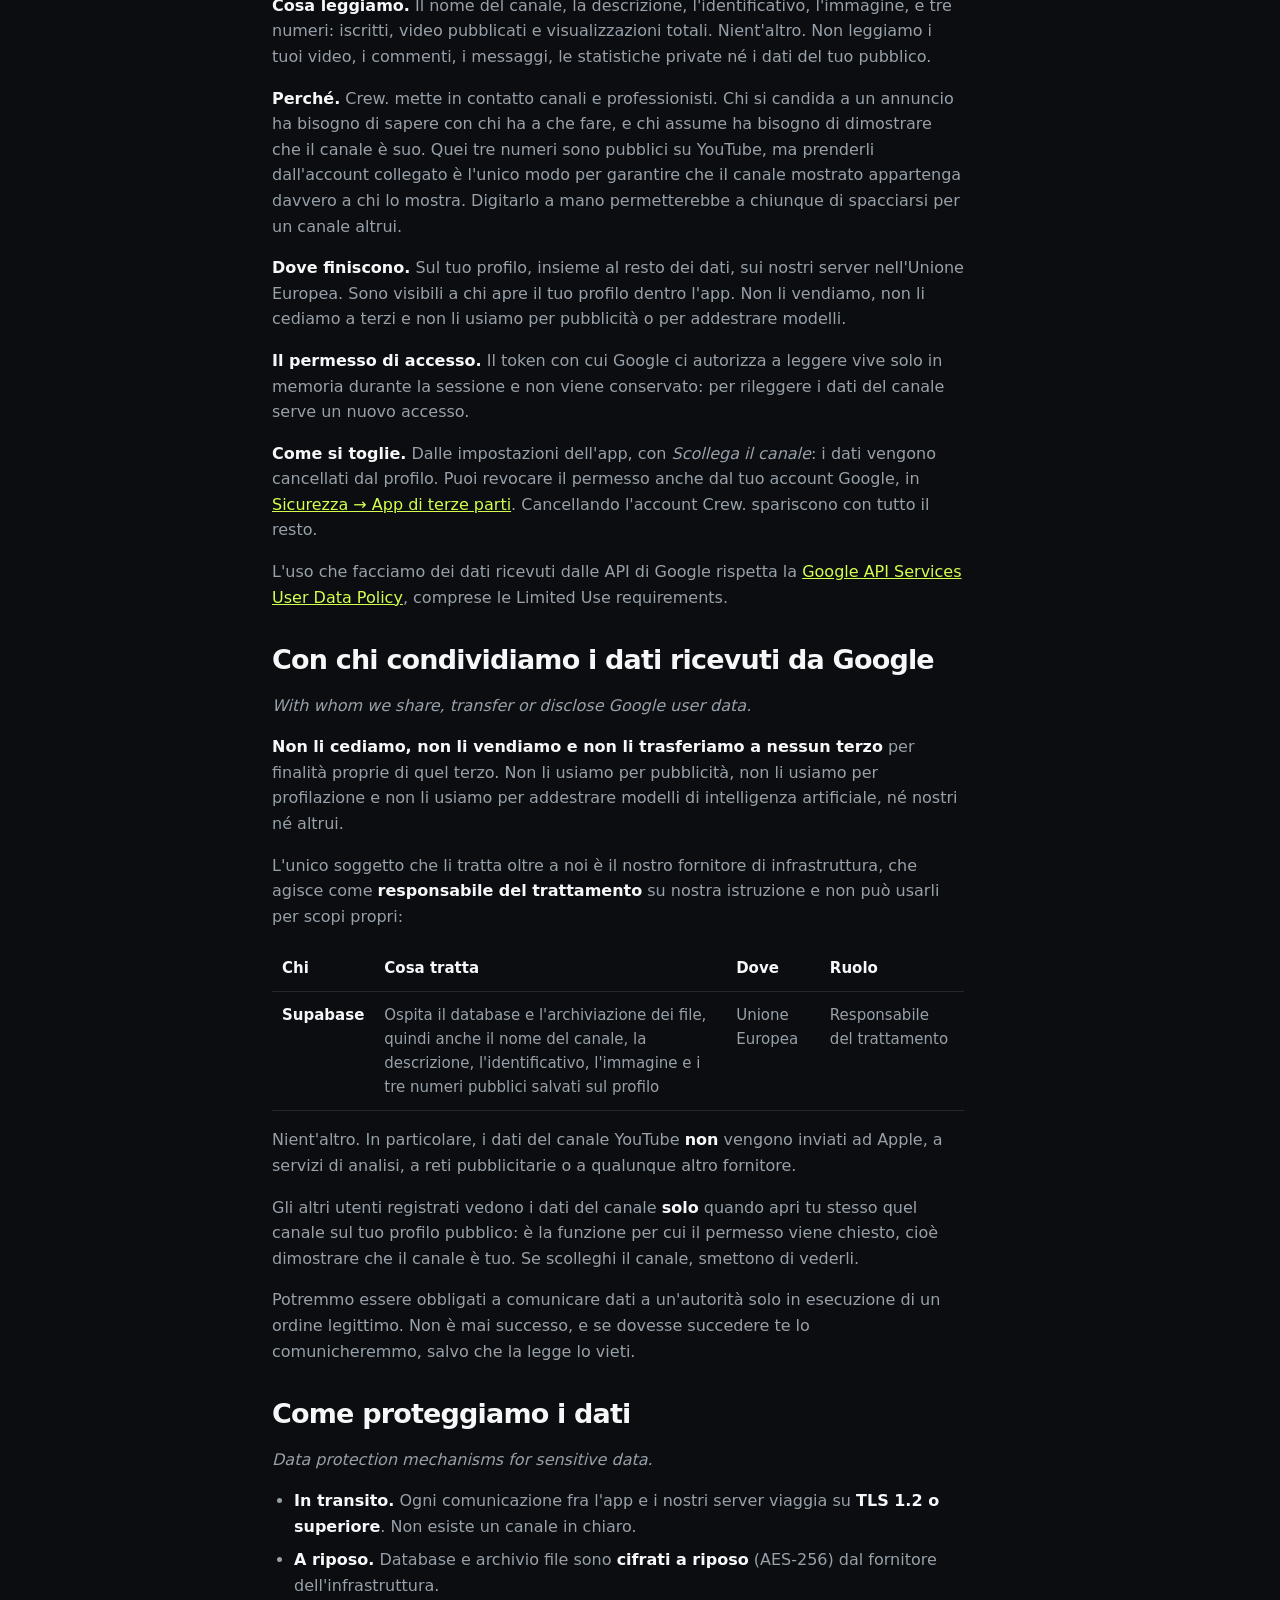
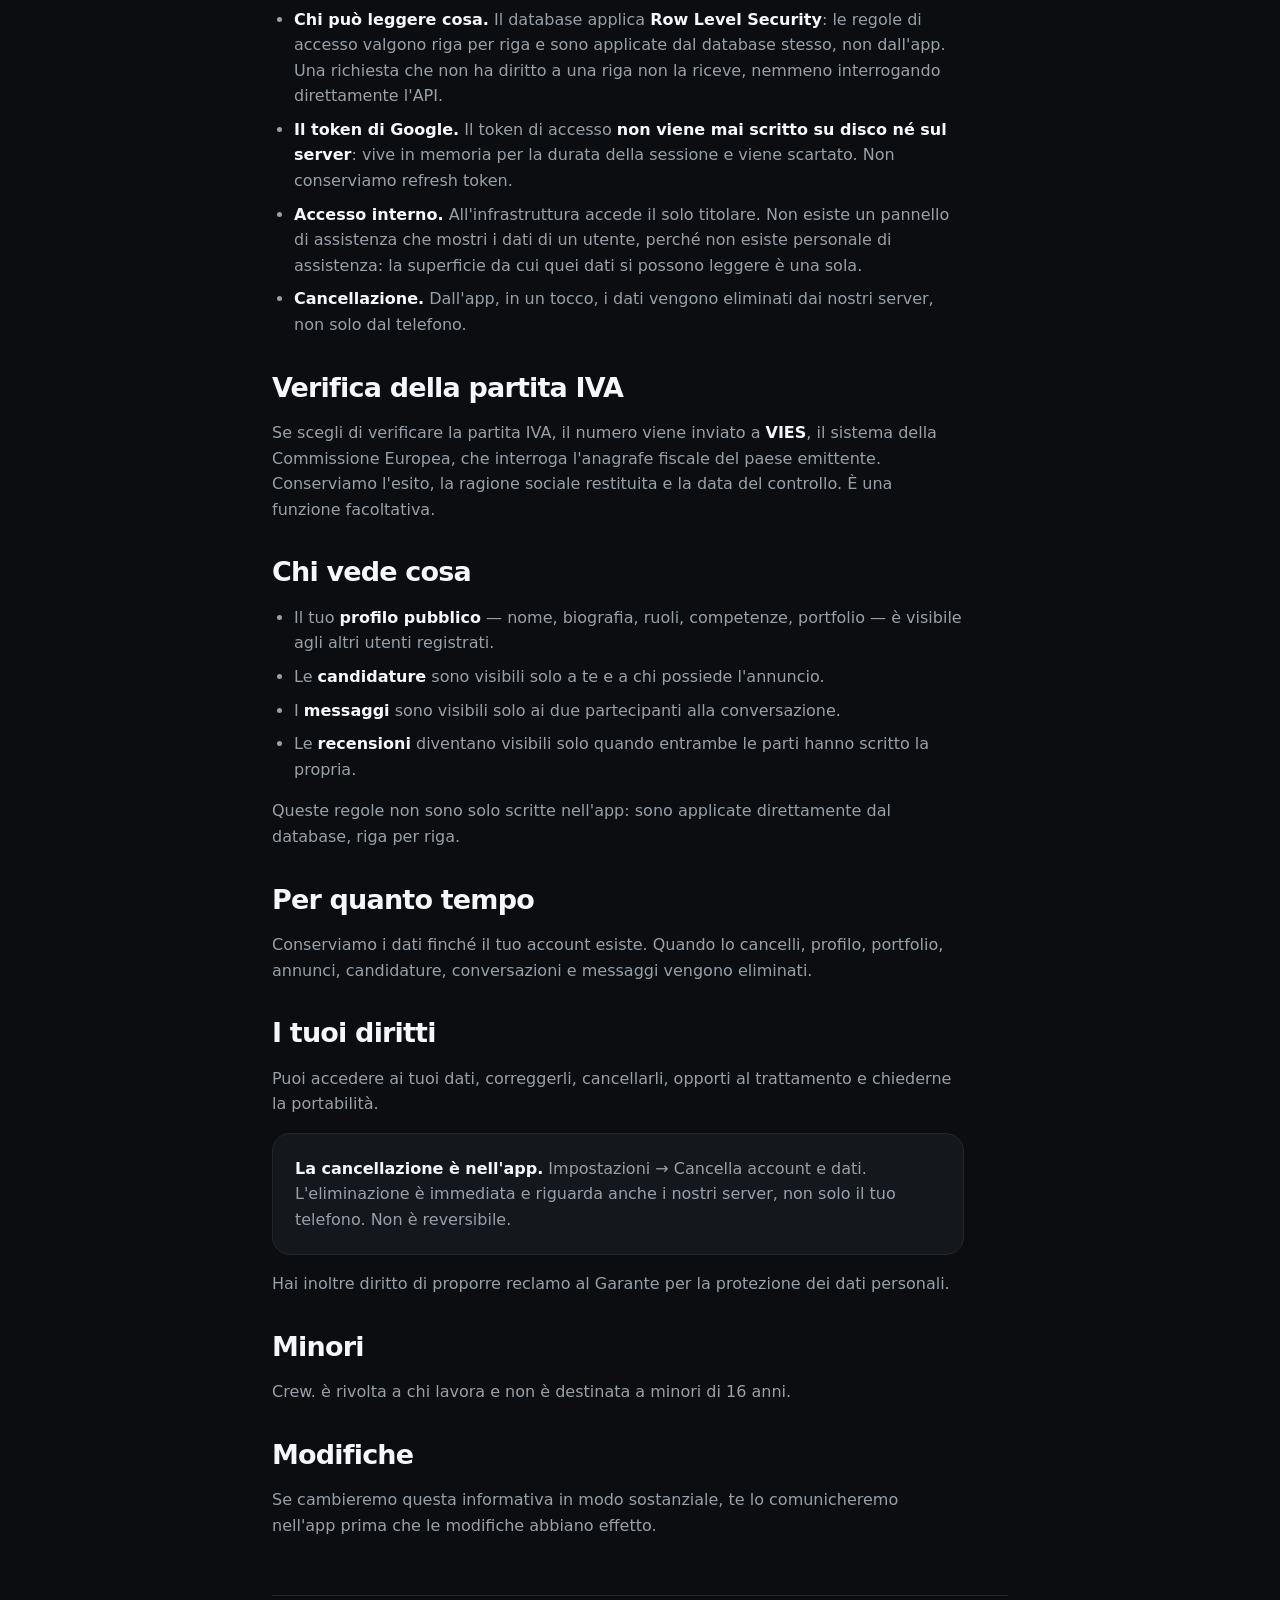
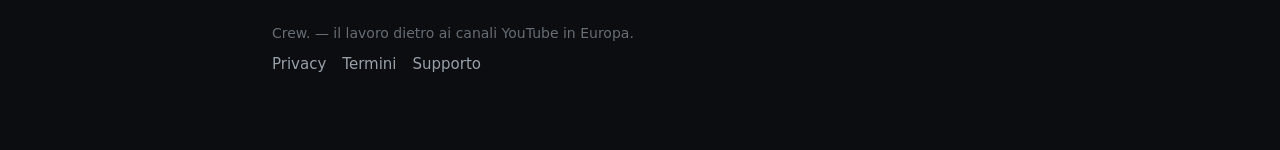
==== commit 50f9f846: "Add files via upload" ====
--- a/privacy.html
+++ b/privacy.html
@@ -25,7 +25,7 @@
 <div class="testo">
 
 <h1>Informativa sulla privacy</h1>
-<p class="updated">Ultimo aggiornamento: 1 settembre 2026</p>
+<p class="updated">Ultimo aggiornamento: 4 settembre 2026</p>
 
 <p>Crew. mette in contatto professionisti e canali YouTube in Europa. Questa
 informativa spiega quali dati raccogliamo, perché, e cosa puoi farci.</p>
@@ -120,6 +120,72 @@
 <p>L'uso che facciamo dei dati ricevuti dalle API di Google rispetta la
 <a href="https://developers.google.com/terms/api-services-user-data-policy">Google
 API Services User Data Policy</a>, comprese le Limited Use requirements.</p>
+
+<h2>Con chi condividiamo i dati ricevuti da Google</h2>
+<p><em>With whom we share, transfer or disclose Google user data.</em></p>
+
+<p><strong>Non li cediamo, non li vendiamo e non li trasferiamo a nessun
+terzo</strong> per finalità proprie di quel terzo. Non li usiamo per
+pubblicità, non li usiamo per profilazione e non li usiamo per addestrare
+modelli di intelligenza artificiale, né nostri né altrui.</p>
+
+<p>L'unico soggetto che li tratta oltre a noi è il nostro fornitore di
+infrastruttura, che agisce come <strong>responsabile del trattamento</strong>
+su nostra istruzione e non può usarli per scopi propri:</p>
+
+<div class="tabella">
+<table>
+  <tr><th>Chi</th><th>Cosa tratta</th><th>Dove</th><th>Ruolo</th></tr>
+  <tr>
+    <td><strong>Supabase</strong></td>
+    <td>Ospita il database e l'archiviazione dei file, quindi anche il nome
+        del canale, la descrizione, l'identificativo, l'immagine e i tre
+        numeri pubblici salvati sul profilo</td>
+    <td>Unione Europea</td>
+    <td>Responsabile del trattamento</td>
+  </tr>
+</table>
+</div>
+
+<p>Nient'altro. In particolare, i dati del canale YouTube <strong>non</strong>
+vengono inviati ad Apple, a servizi di analisi, a reti pubblicitarie o a
+qualunque altro fornitore.</p>
+
+<p>Gli altri utenti registrati vedono i dati del canale <strong>solo</strong>
+quando apri tu stesso quel canale sul tuo profilo pubblico: è la funzione per
+cui il permesso viene chiesto, cioè dimostrare che il canale è tuo. Se
+scolleghi il canale, smettono di vederli.</p>
+
+<p>Potremmo essere obbligati a comunicare dati a un'autorità solo in
+esecuzione di un ordine legittimo. Non è mai successo, e se dovesse succedere
+te lo comunicheremmo, salvo che la legge lo vieti.</p>
+
+<h2>Come proteggiamo i dati</h2>
+<p><em>Data protection mechanisms for sensitive data.</em></p>
+
+<ul>
+  <li><strong>In transito.</strong> Ogni comunicazione fra l'app e i nostri
+      server viaggia su <strong>TLS 1.2 o superiore</strong>. Non esiste un
+      canale in chiaro.</li>
+  <li><strong>A riposo.</strong> Database e archivio file sono
+      <strong>cifrati a riposo</strong> (AES-256) dal fornitore
+      dell'infrastruttura.</li>
+  <li><strong>Chi può leggere cosa.</strong> Il database applica
+      <strong>Row Level Security</strong>: le regole di accesso valgono riga
+      per riga e sono applicate dal database stesso, non dall'app. Una
+      richiesta che non ha diritto a una riga non la riceve, nemmeno
+      interrogando direttamente l'API.</li>
+  <li><strong>Il token di Google.</strong> Il token di accesso
+      <strong>non viene mai scritto su disco né sul server</strong>: vive in
+      memoria per la durata della sessione e viene scartato. Non conserviamo
+      refresh token.</li>
+  <li><strong>Accesso interno.</strong> All'infrastruttura accede il solo
+      titolare. Non esiste un pannello di assistenza che mostri i dati di un
+      utente, perché non esiste personale di assistenza: la superficie da cui
+      quei dati si possono leggere è una sola.</li>
+  <li><strong>Cancellazione.</strong> Dall'app, in un tocco, i dati vengono
+      eliminati dai nostri server, non solo dal telefono.</li>
+</ul>
 
 <h2>Verifica della partita IVA</h2>
 <p>Se scegli di verificare la partita IVA, il numero viene inviato a
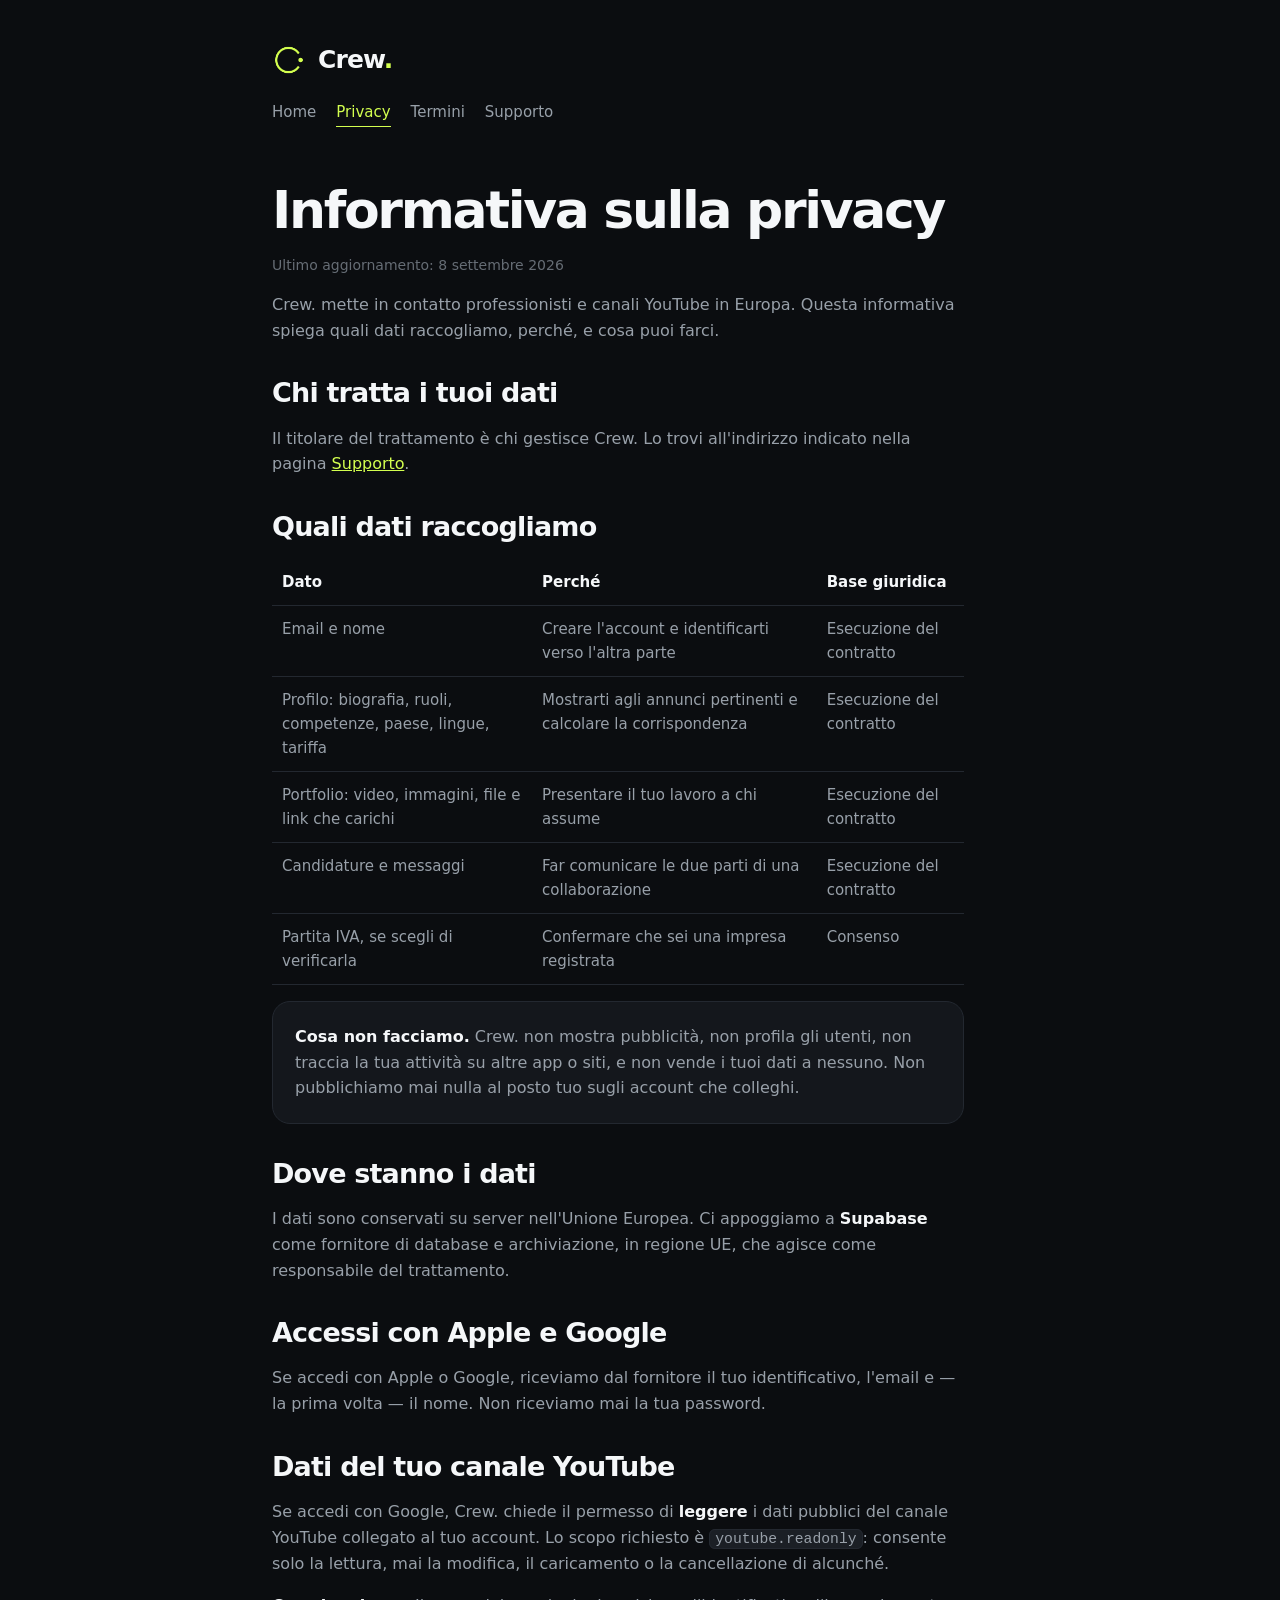
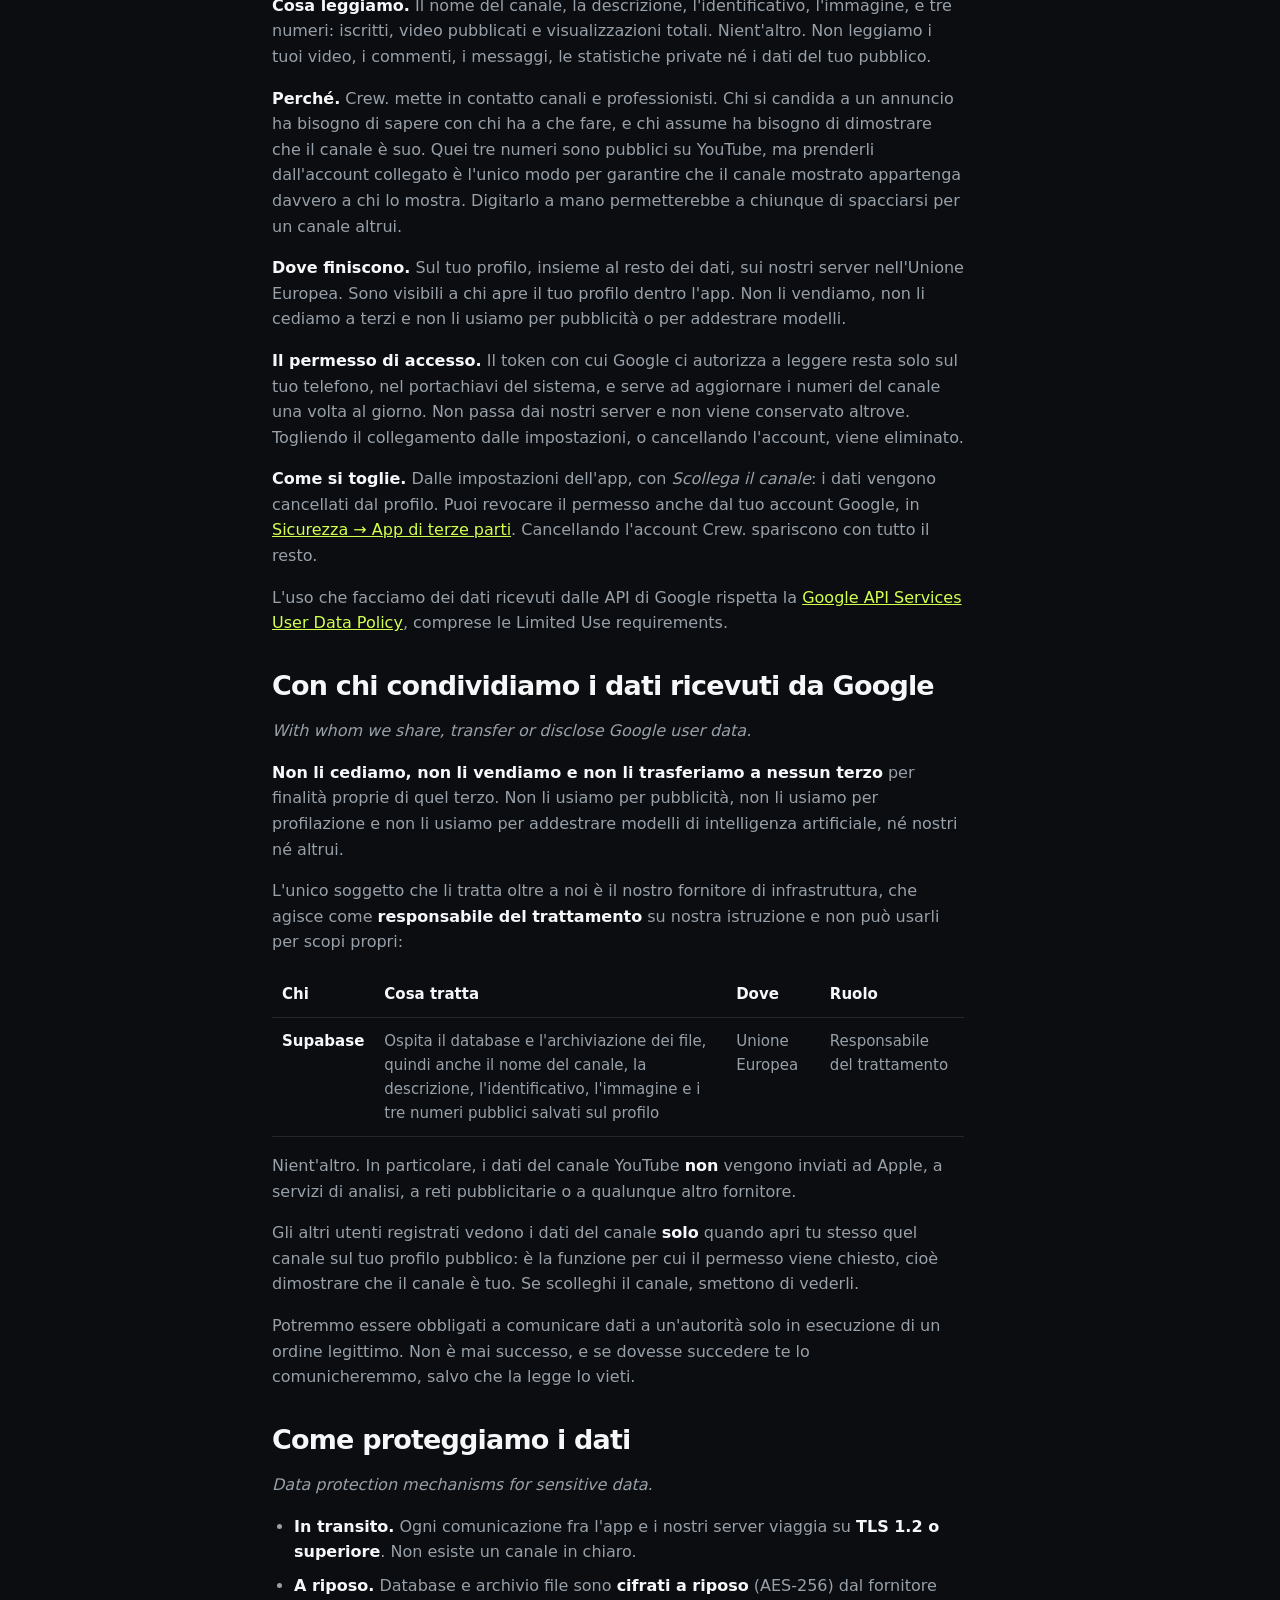
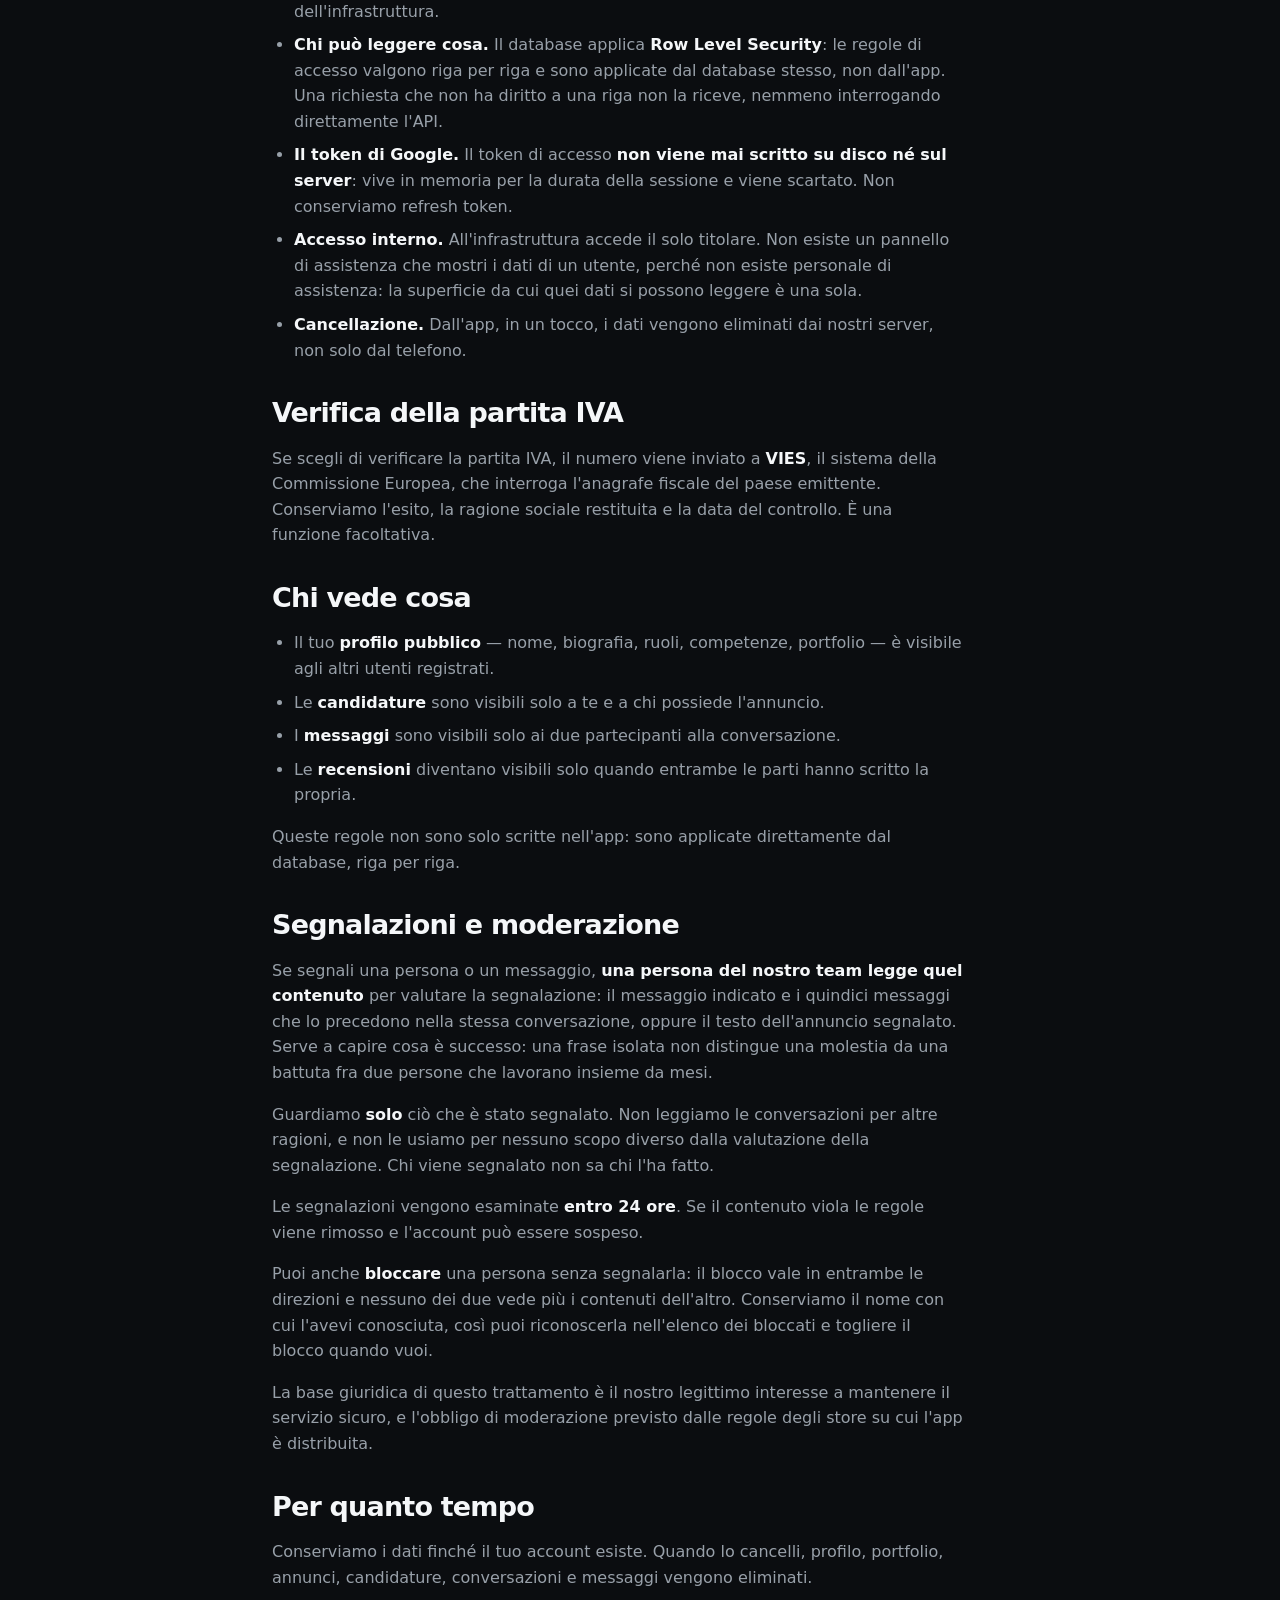
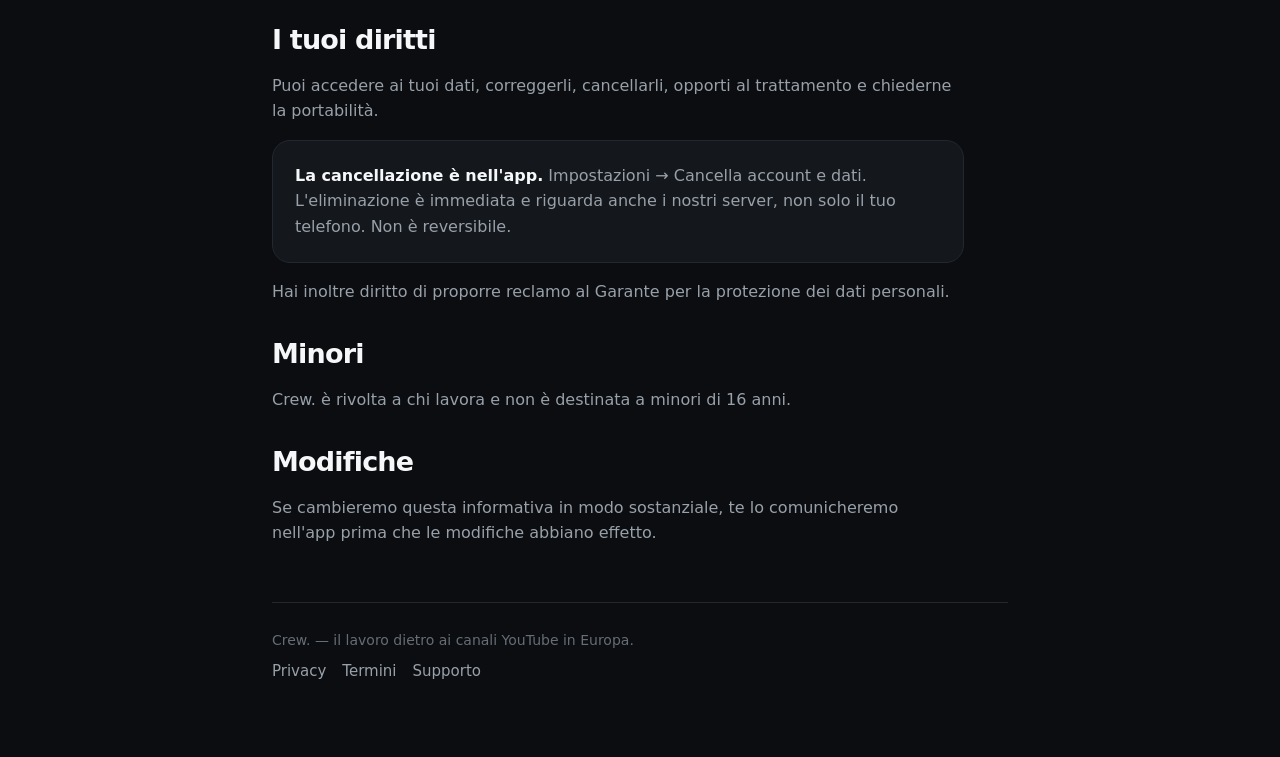
==== commit a3a3a85d: "Add files via upload" ====
--- a/privacy.html
+++ b/privacy.html
@@ -25,7 +25,7 @@
 <div class="testo">
 
 <h1>Informativa sulla privacy</h1>
-<p class="updated">Ultimo aggiornamento: 4 settembre 2026</p>
+<p class="updated">Ultimo aggiornamento: 8 settembre 2026</p>
 
 <p>Crew. mette in contatto professionisti e canali YouTube in Europa. Questa
 informativa spiega quali dati raccogliamo, perché, e cosa puoi farci.</p>
@@ -108,8 +108,11 @@
 usiamo per pubblicità o per addestrare modelli.</p>
 
 <p><strong>Il permesso di accesso.</strong> Il token con cui Google ci
-autorizza a leggere vive solo in memoria durante la sessione e non viene
-conservato: per rileggere i dati del canale serve un nuovo accesso.</p>
+autorizza a leggere resta solo sul tuo telefono, nel portachiavi del
+sistema, e serve ad aggiornare i numeri del canale una volta al giorno.
+Non passa dai nostri server e non viene conservato altrove. Togliendo il
+collegamento dalle impostazioni, o cancellando l'account, viene
+eliminato.</p>
 
 <p><strong>Come si toglie.</strong> Dalle impostazioni dell'app, con
 <em>Scollega il canale</em>: i dati vengono cancellati dal profilo. Puoi
@@ -207,6 +210,27 @@
 <p>Queste regole non sono solo scritte nell'app: sono applicate direttamente
 dal database, riga per riga.</p>
 
+<h2>Segnalazioni e moderazione</h2>
+<p>Se segnali una persona o un messaggio, <strong>una persona del nostro team
+legge quel contenuto</strong> per valutare la segnalazione: il messaggio
+indicato e i quindici messaggi che lo precedono nella stessa conversazione,
+oppure il testo dell'annuncio segnalato. Serve a capire cosa è successo: una
+frase isolata non distingue una molestia da una battuta fra due persone che
+lavorano insieme da mesi.</p>
+<p>Guardiamo <strong>solo</strong> ciò che è stato segnalato. Non leggiamo le
+conversazioni per altre ragioni, e non le usiamo per nessuno scopo diverso
+dalla valutazione della segnalazione. Chi viene segnalato non sa chi l'ha
+fatto.</p>
+<p>Le segnalazioni vengono esaminate <strong>entro 24 ore</strong>. Se il
+contenuto viola le regole viene rimosso e l'account può essere sospeso.</p>
+<p>Puoi anche <strong>bloccare</strong> una persona senza segnalarla: il blocco
+vale in entrambe le direzioni e nessuno dei due vede più i contenuti
+dell'altro. Conserviamo il nome con cui l'avevi conosciuta, così puoi
+riconoscerla nell'elenco dei bloccati e togliere il blocco quando vuoi.</p>
+<p>La base giuridica di questo trattamento è il nostro legittimo interesse a
+mantenere il servizio sicuro, e l'obbligo di moderazione previsto dalle regole
+degli store su cui l'app è distribuita.</p>
+
 <h2>Per quanto tempo</h2>
 <p>Conserviamo i dati finché il tuo account esiste. Quando lo cancelli, profilo,
 portfolio, annunci, candidature, conversazioni e messaggi vengono eliminati.</p>
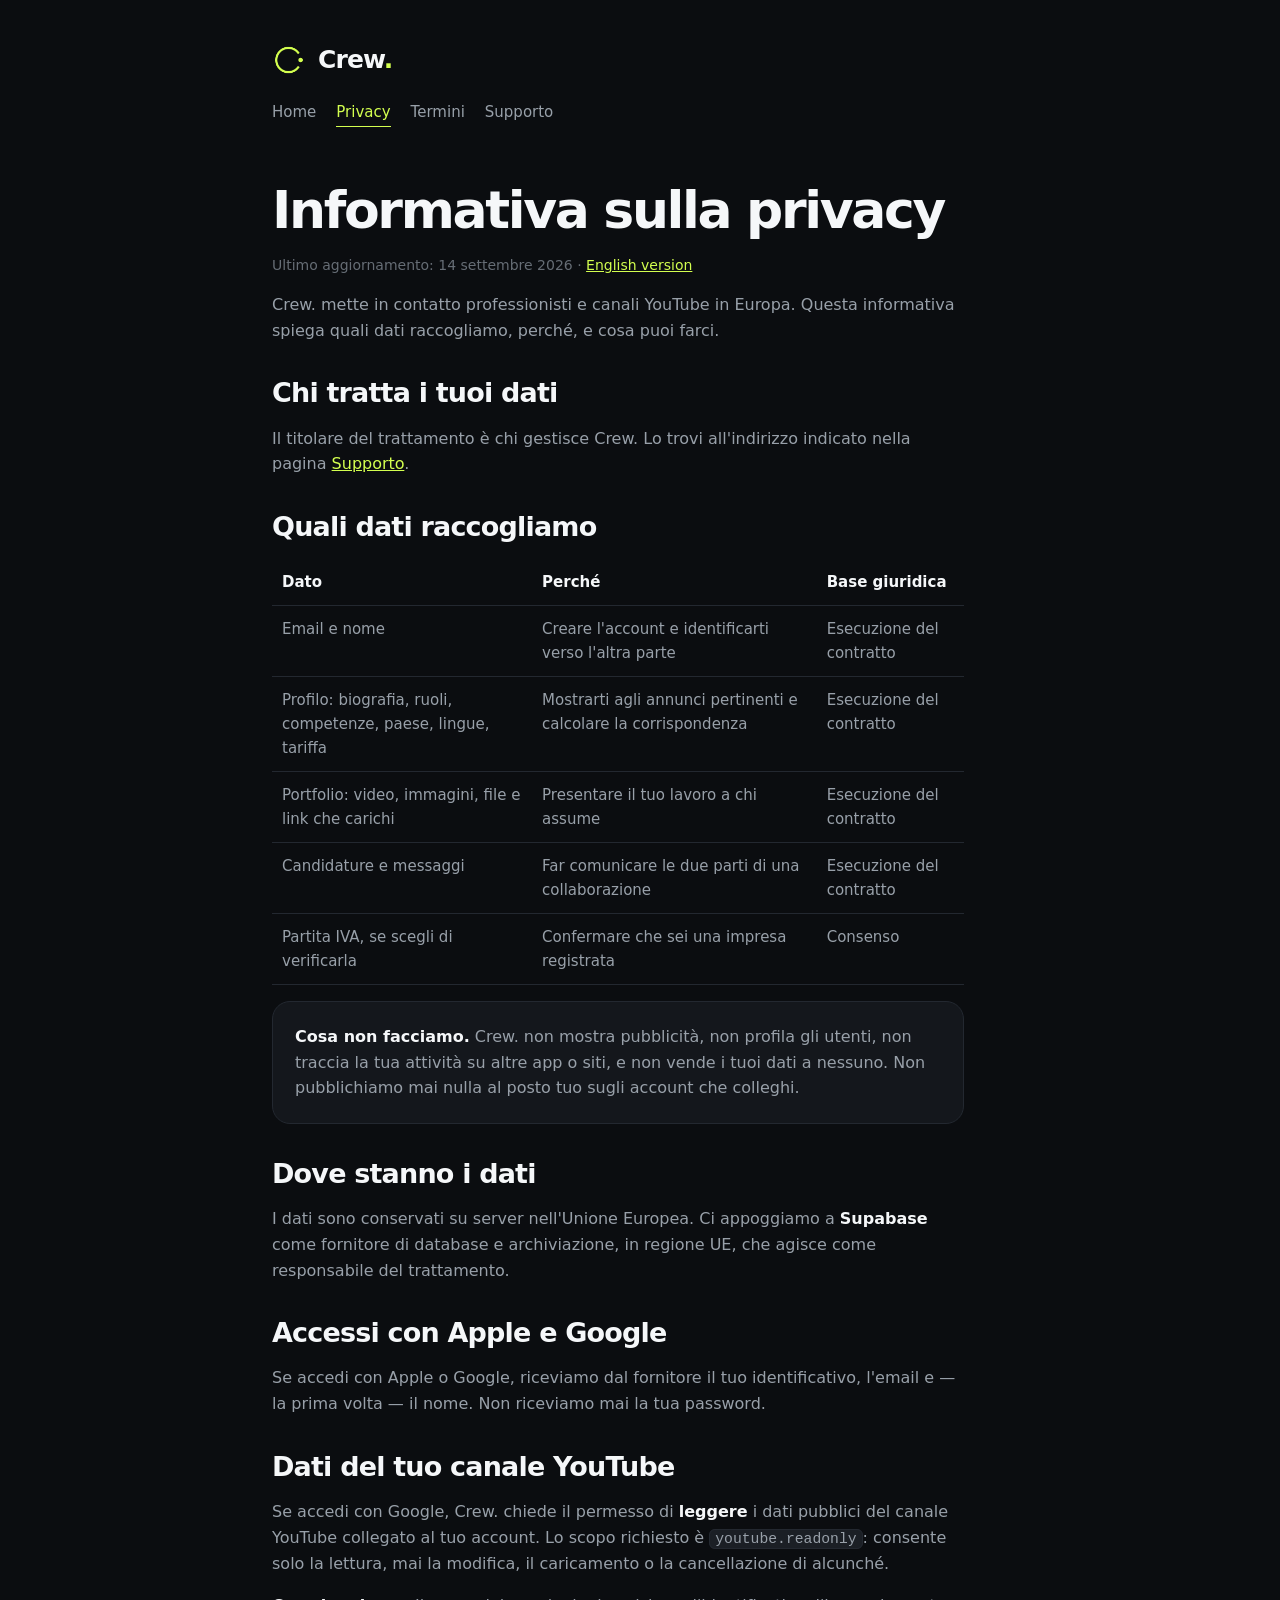
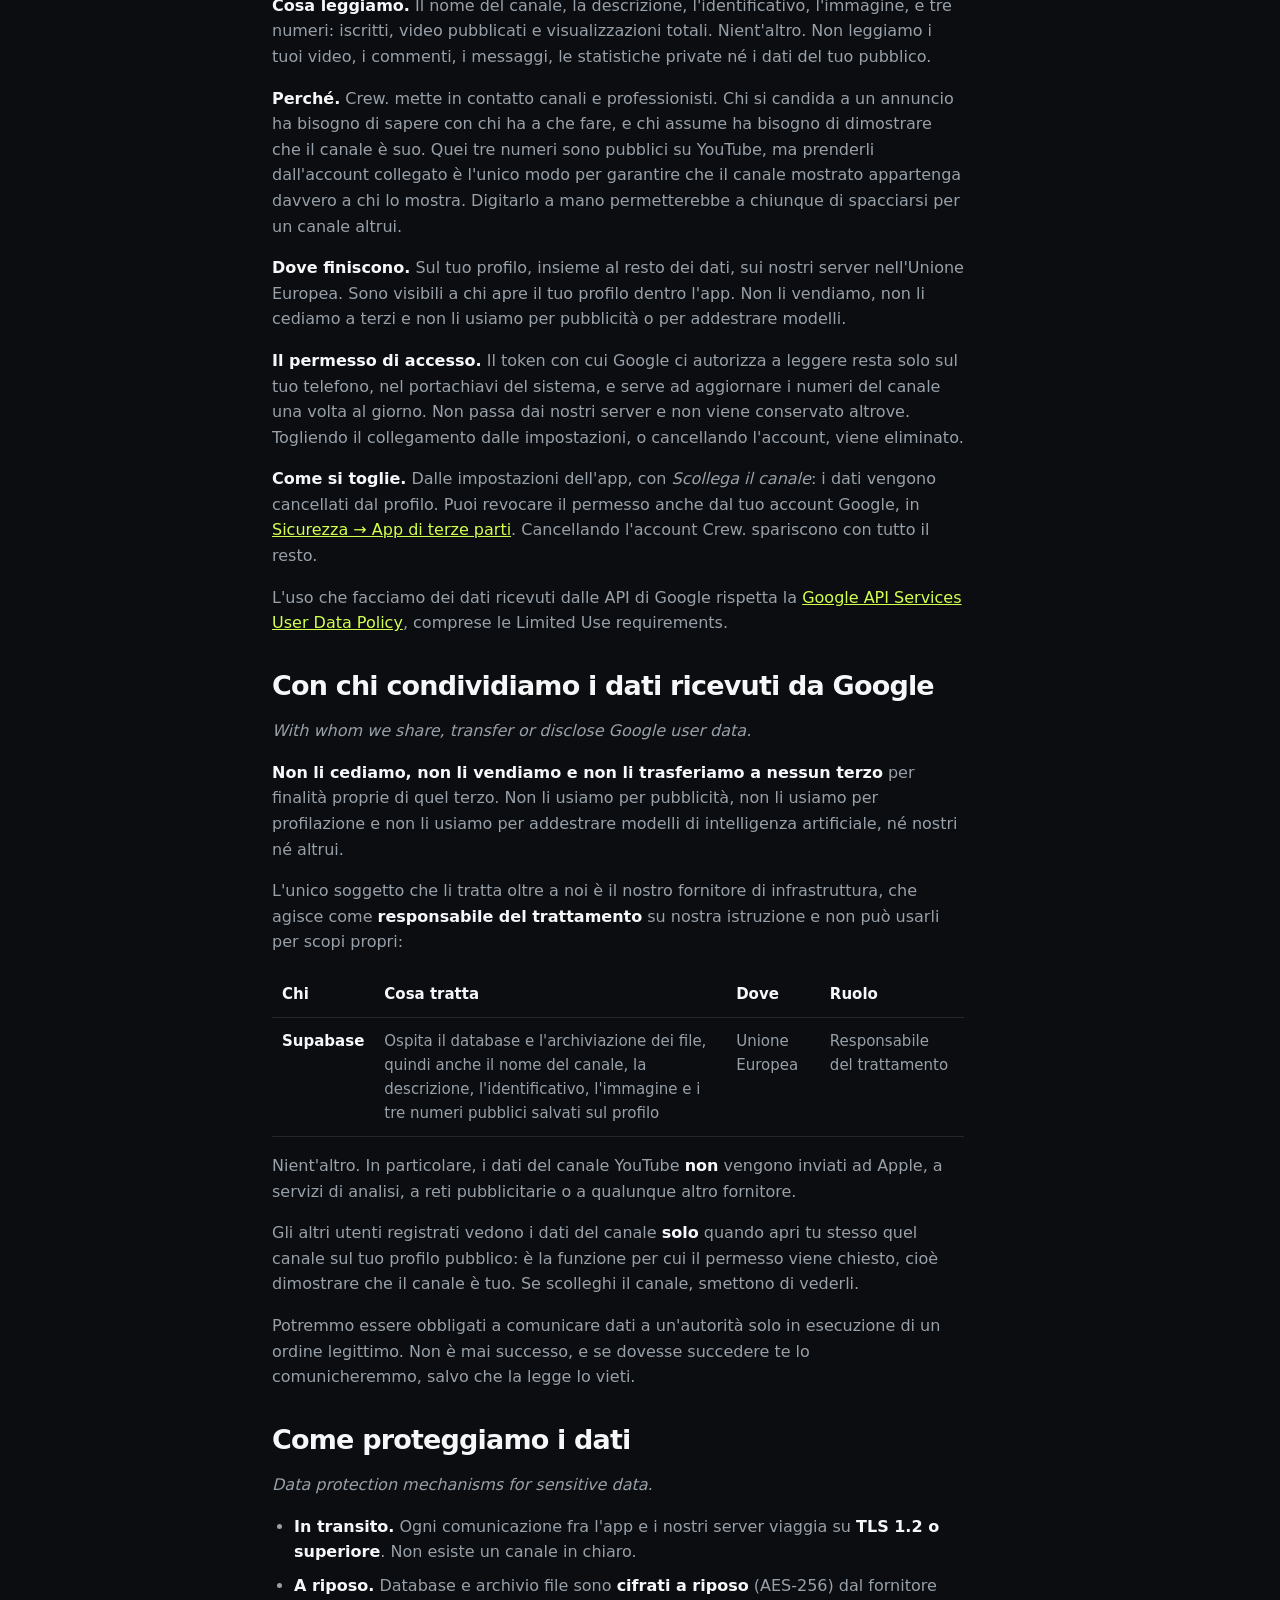
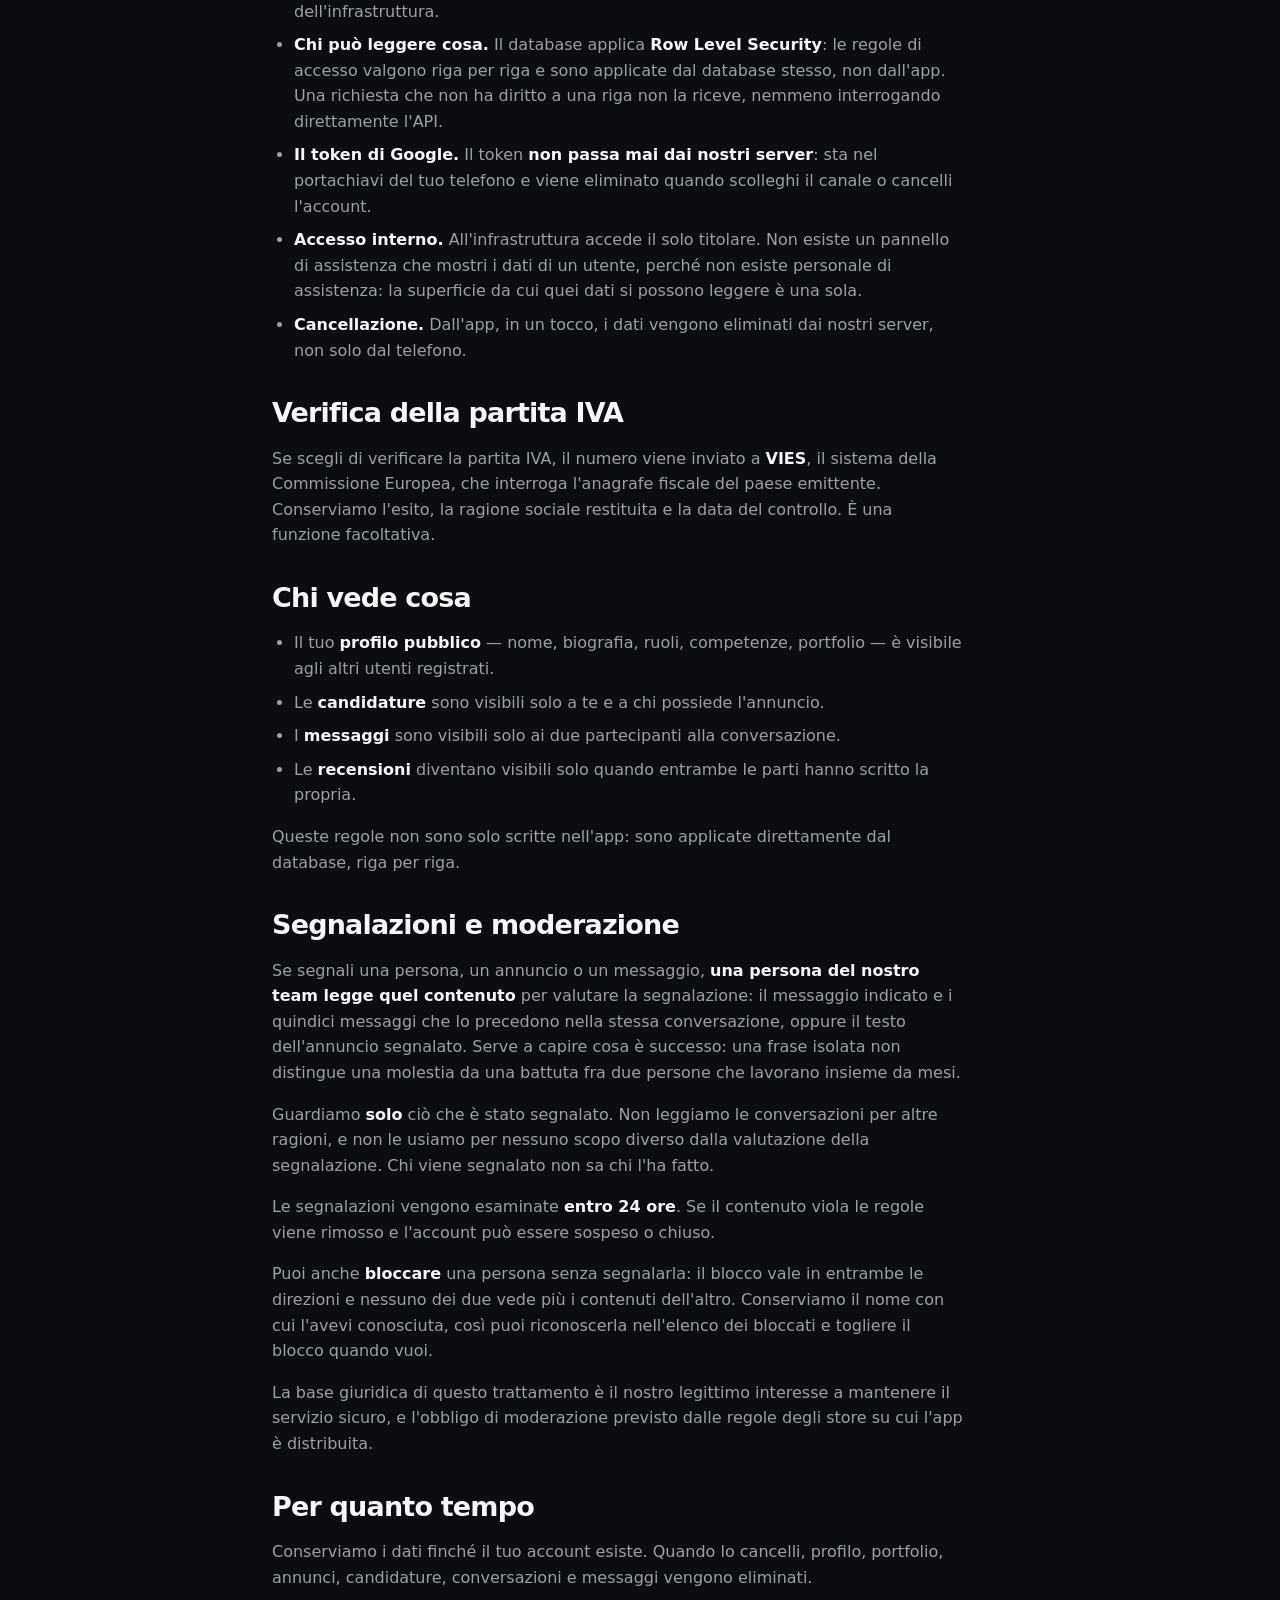
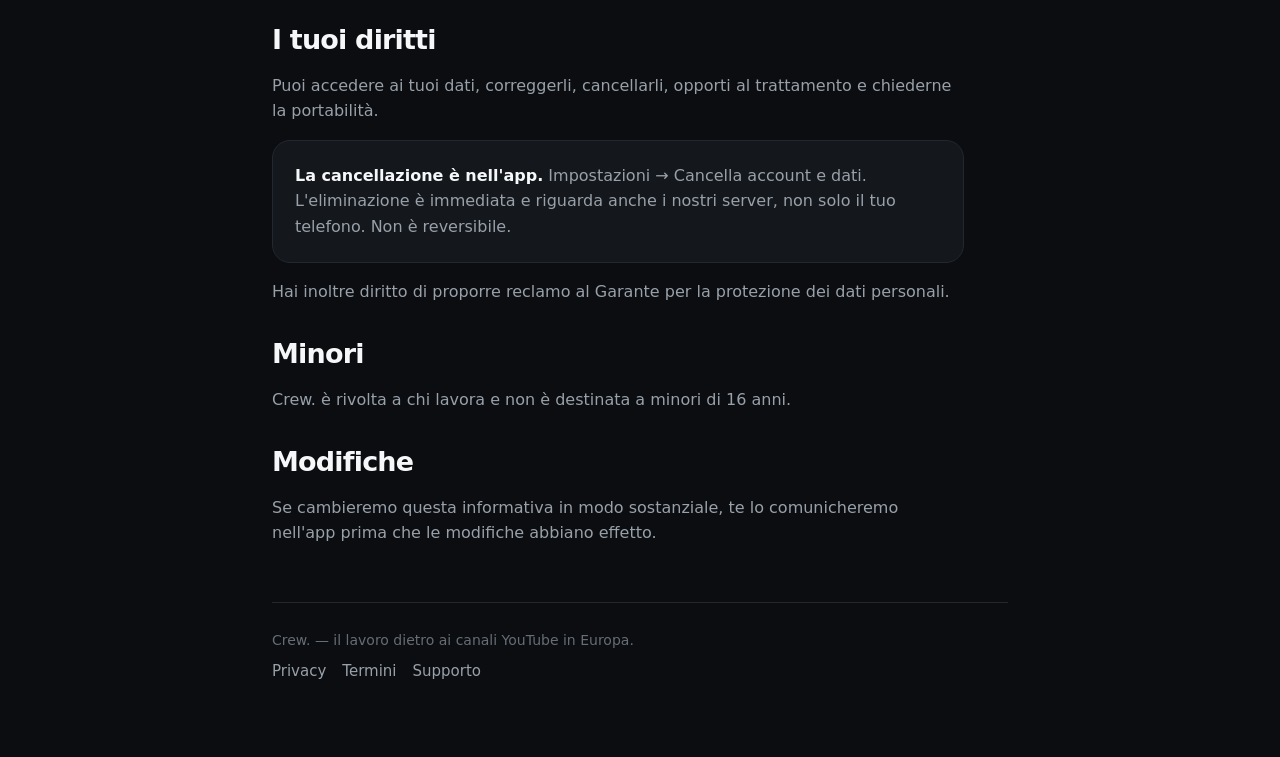
==== commit 332249e6: "Add files via upload" ====
--- a/privacy.html
+++ b/privacy.html
@@ -25,7 +25,7 @@
 <div class="testo">
 
 <h1>Informativa sulla privacy</h1>
-<p class="updated">Ultimo aggiornamento: 8 settembre 2026</p>
+<p class="updated">Ultimo aggiornamento: 14 settembre 2026 · <a href="privacy-en.html">English version</a></p>
 
 <p>Crew. mette in contatto professionisti e canali YouTube in Europa. Questa
 informativa spiega quali dati raccogliamo, perché, e cosa puoi farci.</p>
@@ -178,10 +178,9 @@
       per riga e sono applicate dal database stesso, non dall'app. Una
       richiesta che non ha diritto a una riga non la riceve, nemmeno
       interrogando direttamente l'API.</li>
-  <li><strong>Il token di Google.</strong> Il token di accesso
-      <strong>non viene mai scritto su disco né sul server</strong>: vive in
-      memoria per la durata della sessione e viene scartato. Non conserviamo
-      refresh token.</li>
+  <li><strong>Il token di Google.</strong> Il token <strong>non passa mai dai
+      nostri server</strong>: sta nel portachiavi del tuo telefono e viene
+      eliminato quando scolleghi il canale o cancelli l'account.</li>
   <li><strong>Accesso interno.</strong> All'infrastruttura accede il solo
       titolare. Non esiste un pannello di assistenza che mostri i dati di un
       utente, perché non esiste personale di assistenza: la superficie da cui
@@ -211,7 +210,7 @@
 dal database, riga per riga.</p>
 
 <h2>Segnalazioni e moderazione</h2>
-<p>Se segnali una persona o un messaggio, <strong>una persona del nostro team
+<p>Se segnali una persona, un annuncio o un messaggio, <strong>una persona del nostro team
 legge quel contenuto</strong> per valutare la segnalazione: il messaggio
 indicato e i quindici messaggi che lo precedono nella stessa conversazione,
 oppure il testo dell'annuncio segnalato. Serve a capire cosa è successo: una
@@ -222,7 +221,8 @@
 dalla valutazione della segnalazione. Chi viene segnalato non sa chi l'ha
 fatto.</p>
 <p>Le segnalazioni vengono esaminate <strong>entro 24 ore</strong>. Se il
-contenuto viola le regole viene rimosso e l'account può essere sospeso.</p>
+contenuto viola le regole viene rimosso e l'account può essere sospeso o
+chiuso.</p>
 <p>Puoi anche <strong>bloccare</strong> una persona senza segnalarla: il blocco
 vale in entrambe le direzioni e nessuno dei due vede più i contenuti
 dell'altro. Conserviamo il nome con cui l'avevi conosciuta, così puoi
